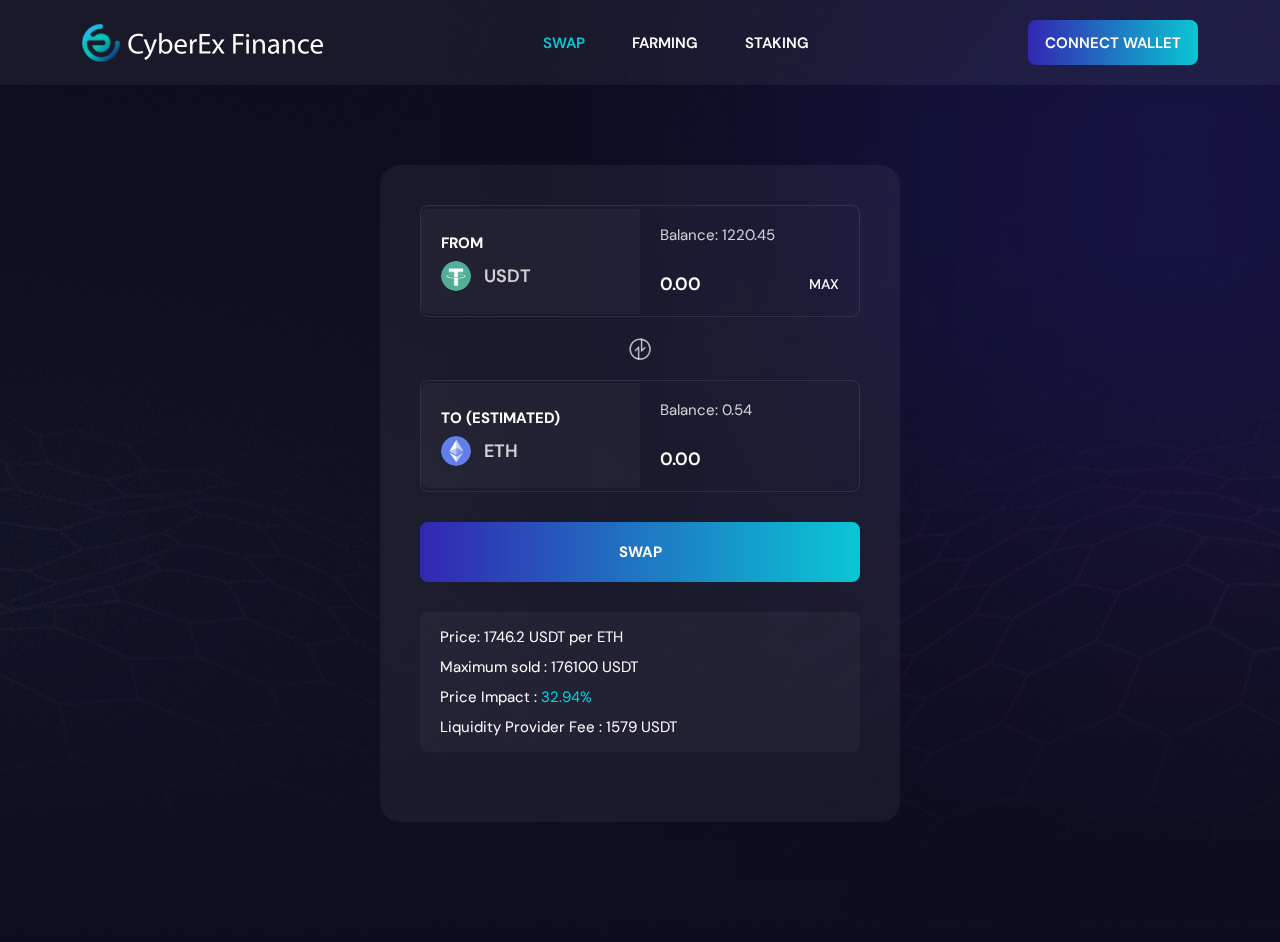
==== index.html @ 069e5945 "modified" ====
<!DOCTYPE html>
<html lang="en">

<head>
    <meta charset="UTF-8">
    <meta http-equiv="X-UA-Compatible" content="IE=edge">
    <meta name="viewport" content="width=device-width, initial-scale=1.0">
    <title>Exon - Home</title>

    <!-- favicon included here -->
    <link rel="shortcut icon" href="./assets/images/logo/fevicon.svg" type="image/x-icon">

    <!-- apple touch icon included here -->
    <link rel="apple-touch-icon" href="./assets/images/logo/fevicon.svg">

    <!-- All css files included here -->
    <!-- Bootstrap  v5.2.1 css -->
    <link rel="stylesheet" href="./assets/css/bootstrap.min.css">
    <!-- slick slider css -->
    <link rel="stylesheet" href="./assets/css/slick.css">
    <link rel="stylesheet" href="./assets/css/slick-theme.css">
    <!-- Nice Select css -->
    <link rel="stylesheet" href="./assets/css/niceCountryInput.css">
    <!-- custom css -->
    <link rel="stylesheet" href="./assets/css/style.css">
    <!-- responsive css -->
    <link rel="stylesheet" href="./assets/css/responsive.css">
</head>

<body>
    <!-- Header Section Start -->
    <section class="header-section">
        <div class="container">
            <div class="header-inner">
                <a href="index.html" class="logo"><img src="./assets/images/logo/logo.png" alt="logo"></a>
                <div class="menu-lust">
                    <ul>
                        <li><a href="#" class="active">swap</a></li>
                        <li><a href="#">farming</a></li>
                        <li><a href="#">staking</a></li>
                    </ul>
                </div>
                <button class="connect-btn primary-btn">Connect Wallet</button>
            </div>
        </div>
    </section>
    <!-- Header Section End -->
    
    <!-- Banner Section Start -->
    <section class="banner-section">
        <div class="banner-shape">
            <img src="./assets/images/shape/banner-shape.png" alt="shape">
        </div>
        <div class="overlay">
            <div class="overlay2 uig-pb-120 uig-pt-165 uig-md-pb-80 uig-md-pt-120">
                <div class="container">
                    <!-- <div class="row">
                        <div class="col-lg-6">
                            <div class="banner-left uig-pt-50">
                                <div class="banner-btn-section uig-mb-37">
                                    <ul class="custom-ul nav nav-pills banner-btns" id="pills-tab" role="tablist">
                                        <li class="nav-item" role="presentation">
                                            <button class="nav-link uppercase active" id="SwapTabLink" data-bs-toggle="pill" data-bs-target="#SwapTab" type="button" role="tab" aria-controls="pills-home" aria-selected="true">Swap</button>
                                        </li>
                                        <li class="nav-item" role="presentation">
                                            <button class="nav-link uppercase" id="BridgeTabLink" data-bs-toggle="pill" data-bs-target="#BridgeTab" type="button" role="tab" aria-controls="pills-profile" aria-selected="false">Bridge</button>
                                        </li>
                                        <li class="nav-item" role="presentation">
                                            <button class="nav-link uppercase" id="LiquidityTabLink" data-bs-toggle="pill" data-bs-target="#LiquidityTab" type="button" role="tab" aria-controls="pills-contact" aria-selected="false">Liquidity</button>
                                        </li>
                                    </ul>
                                </div>
                                <h1 class="page-title uppercase">Web <span class="text-green">3.0</span> <span class="text-transform-none">DeFi</span> Multichain Trading Platform</h1>
                                <p class="banner-pragraph uig-mb-21">The new era of the lowest exchange fee, profitable features & Multi-coin exchange web app</p>
                                <div class="text-list">
                                    <ul class="custom-ul">
                                        <li><i class="fa-solid fa-check"></i>Trade anything & anywhere</li>
                                        <li><i class="fa-solid fa-check"></i>Store and manage digital assets</li>
                                    </ul>
                                </div>
                            </div>
                        </div>
                        <div class="col-lg-6 tab-content">
                            <div class="tab-pane fade show active" id="SwapTab" role="tabpanel" aria-labelledby="SwapTabLink">
                                <div class="banner-right">
                                    <div class="swap-token-section">
                                        <div class="swap-token-content">
                                            <div class="swap-token-market">
                                                <div class="swap-item uig-mb-16">
                                                    <div class="swap-item-left">
                                                        <label>From</label>
                                                        <div id="select-token-from" class="select-token-item">
                                                            <button type="button" class="select-token-btn">
                                                                <img src="./assets/images/coins/usdt.png" alt="coin-img">
                                                                <span>USDT</span>
                                                            </button>
                                                        </div>
                                                    </div>
                                                    <div class="swap-item-right">
                                                        <p>Balance: 1220.45</p>
                                                        <div class="input-group">
                                                            <input type="text" class="form-control" name="price-from" value="0.00" placeholder="0.00">
                                                            <button class="input-group-text">Max</button>
                                                        </div>
                                                    </div>
                                                </div>
                                                <div class="convert-item text-center uig-mb-16">
                                                    <button class="swap-btn">
                                                        <img src="./assets/images/icon/convert.svg" alt="swap">
                                                    </button>
                                                </div>
                                                <div class="swap-item uig-mb-30">
                                                    <div class="swap-item-left">
                                                        <label>To (estimated)</label>
                                                        <div id="select-token-to" class="select-token-item">
                                                            <button type="button" class="select-token-btn">
                                                                <img src="./assets/images/coins/eth.png" alt="coin-img">
                                                                <span>ETH</span>
                                                            </button>
                                                        </div>
                                                    </div>
                                                    <div class="swap-item-right">
                                                        <p>Balance: 0.54</p>
                                                        <div class="input-group">
                                                            <input type="text" class="form-control" name="price-from" value="0.00" placeholder="0.00">
                                                        </div>
                                                    </div>
                                                </div>
                                                <ul class="custom-ul swap-token-info uig-mb-30 uig-mt-30">
                                                    <li>
                                                        <p>Price: 1746.2 USDT per ETH</p>
                                                    </li>
                                                    <li>
                                                        <p>Maximum sold : 176100 USDT</p>
                                                    </li>
                                                    <li>
                                                        <p>Price Impact : <span class="color-primary">32.94%</span></p>
                                                    </li>
                                                    <li>
                                                        <p>Liquidity Provider Fee : 1579 USDT</p>
                                                    </li>
                                                </ul>
                                                <a href="#" class="primary-btn-lg w-100 uppercase flex align-center justify-center">
                                                    <span class="btn-hov-section">
                                                        <span class="btn-text">
                                                            <span>Swap Token</span>
                                                            <span>Swap Token</span>
                                                        </span>
                                                    </span>
                                                </a>
                                            </div>
                                        </div>
                                    </div>
                                    <div class="swap-card-shadow swap-card-shadow1">
                                        <div class="swap-card-shadow-content"></div>
                                    </div>
                                    <div class="swap-card-shadow swap-card-shadow2">
                                        <div class="swap-card-shadow-content"></div>
                                    </div>
                                    <div class="swap-coin swap-coin1">
                                        <img src="./assets/images/coins/coin_3.png" alt="coin icon" />
                                    </div>
                                    <div class="swap-coin swap-coin2">
                                        <img src="./assets/images/coins/coin_1.png" alt="coin icon" />
                                    </div>
                                    <div class="swap-coin swap-coin3">
                                        <img src="./assets/images/coins/coin_2.png" alt="coin icon" />
                                    </div>
                                </div>
                            </div>
    
                            <div class="tab-pane fade" id="BridgeTab" role="tabpanel" aria-labelledby="BridgeTabLink">
                                <div class="banner-right">
                                    <div class="swap-token-section">
                                        <div class="swap-token-content">
                                            <div class="swap-token-market">
                                                <div class="swap-item uig-mb-16">
                                                    <div class="swap-item-left">
                                                        <label>From</label>
                                                        <div id="select-token-from" class="select-token-item">
                                                            <button type="button" class="select-token-btn">
                                                                <img src="./assets/images/coins/usdt.png" alt="coin-img">
                                                                <span>USDT</span>
                                                            </button>
                                                        </div>
                                                    </div>
                                                    <div class="swap-item-right">
                                                        <p>Balance: 1220.45</p>
                                                        <div class="input-group">
                                                            <input type="text" class="form-control" name="price-from" value="0.00" placeholder="0.00">
                                                            <button class="input-group-text">Max</button>
                                                        </div>
                                                    </div>
                                                </div>
                                                <div class="convert-item text-center uig-mb-16">
                                                    <button class="swap-btn">
                                                        <img src="./assets/images/icon/convert.svg" alt="swap">
                                                    </button>
                                                </div>
                                                <div class="swap-item uig-mb-30">
                                                    <div class="swap-item-left">
                                                        <label>To (estimated)</label>
                                                        <div id="select-token-to" class="select-token-item">
                                                            <button type="button" class="select-token-btn">
                                                                <img src="./assets/images/coins/eth.png" alt="coin-img">
                                                                <span>ETH</span>
                                                            </button>
                                                        </div>
                                                    </div>
                                                    <div class="swap-item-right">
                                                        <p>Balance: 0.54</p>
                                                        <div class="input-group">
                                                            <input type="text" class="form-control" name="price-from" value="0.00" placeholder="0.00">
                                                        </div>
                                                    </div>
                                                </div>
                                                <ul class="custom-ul swap-token-info uig-mb-30 uig-mt-30">
                                                    <li>
                                                        <p>Crosschain Fee : 0.00 %, Gas fee 0.00 BNB</p>
                                                    </li>
                                                    <li>
                                                        <p>Bridge Rate : 1 LTC on ≈ 1.0000004768371582 LTC</p>
                                                    </li>
                                                    <li>
                                                        <p>Minimum Received : <span class="color-primary">0.00 USDT</span></p>
                                                    </li>
                                                    <li>
                                                        <p>Estimated Time of Arrival : 5-20 minutes</p>
                                                    </li>
                                                </ul>
                                                <a href="#" class="primary-btn-lg w-100 uppercase flex align-center justify-center">
                                                    <span class="btn-hov-section">
                                                        <span class="btn-text">
                                                            <span>Transfer</span>
                                                            <span>Transfer</span>
                                                        </span>
                                                    </span>
                                                </a>
                                            </div>
                                        </div>
                                    </div>
                                    <div class="swap-card-shadow swap-card-shadow1">
                                        <div class="swap-card-shadow-content"></div>
                                    </div>
                                    <div class="swap-card-shadow swap-card-shadow2">
                                        <div class="swap-card-shadow-content"></div>
                                    </div>
                                    <div class="swap-coin swap-coin1">
                                        <img src="./assets/images/coins/coin_3.png" alt="coin icon" />
                                    </div>
                                    <div class="swap-coin swap-coin2">
                                        <img src="./assets/images/coins/coin_1.png" alt="coin icon" />
                                    </div>
                                    <div class="swap-coin swap-coin3">
                                        <img src="./assets/images/coins/coin_2.png" alt="coin icon" />
                                    </div>
                                </div>
                            </div>
    
                            <div class="tab-pane fade" id="LiquidityTab" role="tabpanel" aria-labelledby="LiquidityTabLink">
                                <div class="banner-right">
                                    <div class="swap-token-section">
                                        <div class="swap-token-content">
                                            <div class="swap-token-market">
                                                <div class="swap-item uig-mb-16">
                                                    <div class="swap-item-left">
                                                        <label>From</label>
                                                        <div id="select-token-from" class="select-token-item">
                                                            <button type="button" class="select-token-btn">
                                                                <img src="./assets/images/coins/usdt.png" alt="coin-img">
                                                                <span>USDT</span>
                                                            </button>
                                                        </div>
                                                    </div>
                                                    <div class="swap-item-right">
                                                        <p>Balance: 1220.45</p>
                                                        <div class="input-group">
                                                            <input type="text" class="form-control" name="price-from" value="0.00" placeholder="0.00">
                                                            <button class="input-group-text">Max</button>
                                                        </div>
                                                    </div>
                                                </div>
                                                <div class="convert-item text-center uig-mb-16">
                                                    <button class="swap-btn">
                                                        <img src="./assets/images/icon/convert.svg" alt="swap">
                                                    </button>
                                                </div>
                                                <div class="swap-item uig-mb-30">
                                                    <div class="swap-item-left">
                                                        <label>To (estimated)</label>
                                                        <div id="select-token-to" class="select-token-item">
                                                            <button type="button" class="select-token-btn">
                                                                <img src="./assets/images/coins/eth.png" alt="coin-img">
                                                                <span>ETH</span>
                                                            </button>
                                                        </div>
                                                    </div>
                                                    <div class="swap-item-right">
                                                        <p>Balance: 0.54</p>
                                                        <div class="input-group">
                                                            <input type="text" class="form-control" name="price-from" value="0.00" placeholder="0.00">
                                                        </div>
                                                    </div>
                                                </div>
                                                <ul class="custom-ul swap-token-info uig-mb-30 uig-mt-30">
                                                    <li>
                                                        <p>458.56 USDT / BNB</p>
                                                    </li>
                                                    <li>
                                                        <p>0.025 BNB / USDT</p>
                                                    </li>
                                                    <li>
                                                        <p>53.52% Share of Pool</p>
                                                    </li>
                                                    <li>
                                                        <p>Liquidity Provider Fee : 1579 USDT</p>
                                                    </li>
                                                    
                                                </ul>
                                                <a href="#" class="primary-btn-lg w-100 uppercase flex align-center justify-center">
                                                    <span class="btn-hov-section">
                                                        <span class="btn-text">
                                                            <span>Supply</span>
                                                            <span>Supply</span>
                                                        </span>
                                                    </span>
                                                </a>
                                            </div>
                                        </div>
                                    </div>
                                    <div class="swap-card-shadow swap-card-shadow1">
                                        <div class="swap-card-shadow-content"></div>
                                    </div>
                                    <div class="swap-card-shadow swap-card-shadow2">
                                        <div class="swap-card-shadow-content"></div>
                                    </div>
                                    <div class="swap-coin swap-coin1">
                                        <img src="./assets/images/coins/coin_3.png" alt="coin icon" />
                                    </div>
                                    <div class="swap-coin swap-coin2">
                                        <img src="./assets/images/coins/coin_1.png" alt="coin icon" />
                                    </div>
                                    <div class="swap-coin swap-coin3">
                                        <img src="./assets/images/coins/coin_2.png" alt="coin icon" />
                                    </div>
                                </div>
                            </div>
                        </div>
                    </div> -->
    
                    <div class="banner-right">
                        <div class="swap-token-section">
                            <div class="swap-token-content">
                                <div class="swap-token-market">
                                    <div class="swap-item uig-mb-16">
                                        <div class="swap-item-left">
                                            <label>From</label>
                                            <div id="select-token-from" class="select-token-item">
                                                <button type="button" class="select-token-btn">
                                                    <img src="./assets/images/coins/usdt.png" alt="coin-img">
                                                    <span>USDT</span>
                                                </button>
                                            </div>
                                        </div>
                                        <div class="swap-item-right">
                                            <p>Balance: 1220.45</p>
                                            <div class="input-group">
                                                <input type="text" class="form-control" name="price-from" value="0.00" placeholder="0.00">
                                                <button class="input-group-text">Max</button>
                                            </div>
                                        </div>
                                    </div>
                                    <div class="convert-item text-center uig-mb-16">
                                        <button class="swap-btn">
                                            <img src="./assets/images/icon/convert.svg" alt="swap">
                                        </button>
                                    </div>
                                    <div class="swap-item uig-mb-30">
                                        <div class="swap-item-left">
                                            <label>To (estimated)</label>
                                            <div id="select-token-to" class="select-token-item">
                                                <button type="button" class="select-token-btn">
                                                    <img src="./assets/images/coins/eth.png" alt="coin-img">
                                                    <span>ETH</span>
                                                </button>
                                            </div>
                                        </div>
                                        <div class="swap-item-right">
                                            <p>Balance: 0.54</p>
                                            <div class="input-group">
                                                <input type="text" class="form-control" name="price-from" value="0.00" placeholder="0.00">
                                            </div>
                                        </div>
                                    </div>

                                    <a href="#" class="primary-btn-lg w-100 uppercase flex align-center justify-center">
                                        <span class="btn-hov-section">
                                            <span class="btn-text">
                                                <span>Swap</span>
                                                <span>Swap</span>
                                            </span>
                                        </span>
                                    </a>

                                    <ul class="custom-ul swap-token-info uig-mb-30 uig-mt-30">
                                        <li>
                                            <p>Price: 1746.2 USDT per ETH</p>
                                        </li>
                                        <li>
                                            <p>Maximum sold : 176100 USDT</p>
                                        </li>
                                        <li>
                                            <p>Price Impact : <span class="color-primary">32.94%</span></p>
                                        </li>
                                        <li>
                                            <p>Liquidity Provider Fee : 1579 USDT</p>
                                        </li>
                                    </ul>
                                </div>
                            </div>
                        </div>
                    </div>
                </div>
            </div>
        </div>
    </section>
    <!-- Banner Section End -->
    
    
    
    <!-- select token modal start -->
    <div class="modal fade theme-modal theme-modal-v2" id="select-token-modal" tabindex="-1" aria-labelledby="select-token-modal-label" aria-hidden="true">
        <div class="modal-dialog modal-dialog-centered">
            <div class="modal-content">
                <div class="modal-header">
                    <h5 class="modal-title" id="select-token-modal-label">
                        Select a token
                    </h5>
                    <button type="button" data-bs-dismiss="modal" aria-label="Close">
                        <span class="iconify" data-icon="eva:close-fill"></span>
                    </button>
                </div>
                <div class="modal-body">
                    <form action="/" method="post">
                        <div class="input-group select-token-search mb-15">
                            <button type="button" id="button-addon2">
                                <span class="iconify" data-icon="ri:search-line"></span>
                            </button>
                            <input type="text" class="form-control" name="token-search" id="token-search" placeholder="Search token or paste address" aria-describedby="button-addon2">
                        </div>
                    </form>
                    <ul id="select-token-list" class="token-list active uig-mb-15 custom-ul">
                        <li>
                            <a href="#" class="list-item">
                                <div class="list-item-left">
                                    <img src="./assets/images/coins/bitcoin.svg" alt="coin-img">
                                    <span class="list-item-text"><span class="coin-text">BTC</span>(Bitcoin)</span>
                                </div>
                                <div class="list-item-right">
                                    <span>1.58</span>
                                </div>
                            </a>
                        </li>
                        <li>
                            <a href="#" class="list-item">
                                <div class="list-item-left">
                                    <img src="./assets/images/coins/ethereum.svg" alt="coin-img">
                                    <span class="list-item-text"><span class="coin-text">ETH</span>(Ethereum)</span>
                                </div>
                                <div class="list-item-right">
                                    <span>23.00</span>
                                </div>
                            </a>
                        </li>
                        <li>
                            <a href="#" class="list-item">
                                <div class="list-item-left">
                                    <img src="./assets/images/coins/dai.svg" alt="coin-img">
                                    <span class="list-item-text"><span class="coin-text">DAI</span>(Dai)</span>
                                </div>
                                <div class="list-item-right">
                                    <span>0.00</span>
                                </div>
                            </a>
                        </li>
                        <li>
                            <a href="#" class="list-item">
                                <div class="list-item-left">
                                    <img src="./assets/images/coins/tether.svg" alt="coin-img">
                                    <span class="list-item-text"><span class="coin-text">USDT</span>(Tether)</span>
                                </div>
                                <div class="list-item-right">
                                    <span>578.90</span>
                                </div>
                            </a>
                        </li>
                        <li>
                            <a href="#" class="list-item">
                                <div class="list-item-left">
                                    <img src="./assets/images/coins/sandbox.svg" alt="coin-img">
                                    <span class="list-item-text"><span class="coin-text">SAND</span>(The Sandbox)</span>
                                </div>
                                <div class="list-item-right">
                                    <span>75.00</span>
                                </div>
                            </a>
                        </li>
                        <li>
                            <a href="#" class="list-item">
                                <div class="list-item-left">
                                    <img src="./assets/images/coins/aave.svg" alt="coin-img">
                                    <span class="list-item-text"><span class="coin-text">AAVE</span>(Aave)</span>
                                </div>
                                <div class="list-item-right">
                                    <span>0.00</span>
                                </div>
                            </a>
                        </li>
                        <li>
                            <a href="#" class="list-item">
                                <div class="list-item-left">
                                    <img src="./assets/images/coins/avalanche.svg" alt="coin-img">
                                    <span class="list-item-text"><span class="coin-text">AVAX</span>(Avalanche)</span>
                                </div>
                                <div class="list-item-right">
                                    <span>0.00</span>
                                </div>
                            </a>
                        </li>
                        <li>
                            <a href="#" class="list-item">
                                <div class="list-item-left">
                                    <img src="./assets/images/coins/tether.svg" alt="coin-img">
                                    <span class="list-item-text"><span class="coin-text">USDT</span>(Tether)</span>
                                </div>
                                <div class="list-item-right">
                                    <span>578.90</span>
                                </div>
                            </a>
                        </li>
                        <li>
                            <a href="#" class="list-item">
                                <div class="list-item-left">
                                    <img src="./assets/images/coins/ethereum.svg" alt="coin-img">
                                    <span class="list-item-text"><span class="coin-text">ETH</span>(Ethereum)</span>
                                </div>
                                <div class="list-item-right">
                                    <span>23.00</span>
                                </div>
                            </a>
                        </li>
                    </ul>
                    <ul id="select-token-list2" class="token-list uig-mb-15">
                        <li>
                            <a href="#" class="list-item">
                                <div class="list-item-left">
                                    <img src="./assets/images/coins/bitcoin.svg" alt="coin-img">
                                    <span class="list-item-text"><span class="coin-text">BTC</span>(Bitcoin)</span>
                                </div>
                                <div class="list-item-right">
                                    <span>1.58</span>
                                </div>
                            </a>
                        </li>
                        <li>
                            <a href="#" class="list-item">
                                <div class="list-item-left">
                                    <img src="./assets/images/coins/ethereum.svg" alt="coin-img">
                                    <span class="list-item-text"><span class="coin-text">ETH</span>(Ethereum)</span>
                                </div>
                                <div class="list-item-right">
                                    <span>23.00</span>
                                </div>
                            </a>
                        </li>
                        <li>
                            <a href="#" class="list-item">
                                <div class="list-item-left">
                                    <img src="./assets/images/coins/dai.svg" alt="coin-img">
                                    <span class="list-item-text"><span class="coin-text">DAI</span>(Dai)</span>
                                </div>
                                <div class="list-item-right">
                                    <span>0.00</span>
                                </div>
                            </a>
                        </li>
                        <li>
                            <a href="#" class="list-item">
                                <div class="list-item-left">
                                    <img src="./assets/images/coins/tether.svg" alt="coin-img">
                                    <span class="list-item-text"><span class="coin-text">USDT</span>(Tether)</span>
                                </div>
                                <div class="list-item-right">
                                    <span>578.90</span>
                                </div>
                            </a>
                        </li>
                        <li>
                            <a href="#" class="list-item">
                                <div class="list-item-left">
                                    <img src="./assets/images/coins/sandbox.svg" alt="coin-img">
                                    <span class="list-item-text"><span class="coin-text">SAND</span>(The Sandbox)</span>
                                </div>
                                <div class="list-item-right">
                                    <span>75.00</span>
                                </div>
                            </a>
                        </li>
                        <li>
                            <a href="#" class="list-item">
                                <div class="list-item-left">
                                    <img src="./assets/images/coins/aave.svg" alt="coin-img">
                                    <span class="list-item-text"><span class="coin-text">AAVE</span>(Aave)</span>
                                </div>
                                <div class="list-item-right">
                                    <span>0.00</span>
                                </div>
                            </a>
                        </li>
                        <li>
                            <a href="#" class="list-item">
                                <div class="list-item-left">
                                    <img src="./assets/images/coins/avalanche.svg" alt="coin-img">
                                    <span class="list-item-text"><span class="coin-text">AVAX</span>(Avalanche)</span>
                                </div>
                                <div class="list-item-right">
                                    <span>0.00</span>
                                </div>
                            </a>
                        </li>
                        <li>
                            <a href="#" class="list-item">
                                <div class="list-item-left">
                                    <img src="./assets/images/coins/tether.svg" alt="coin-img">
                                    <span class="list-item-text"><span class="coin-text">USDT</span>(Tether)</span>
                                </div>
                                <div class="list-item-right">
                                    <span>578.90</span>
                                </div>
                            </a>
                        </li>
                        <li>
                            <a href="#" class="list-item">
                                <div class="list-item-left">
                                    <img src="./assets/images/coins/ethereum.svg" alt="coin-img">
                                    <span class="list-item-text"><span class="coin-text">ETH</span>(Ethereum)</span>
                                </div>
                                <div class="list-item-right">
                                    <span>23.00</span>
                                </div>
                            </a>
                        </li>
                    </ul>
                    <ul id="select-token-list3" class="token-list uig-mb-15">
                        <li>
                            <a href="#" class="list-item">
                                <div class="list-item-left">
                                    <img src="./assets/images/coins/bitcoin.svg" alt="coin-img">
                                    <span class="list-item-text"><span class="coin-text">BTC</span>(Bitcoin)</span>
                                </div>
                                <div class="list-item-right">
                                    <span>1.58</span>
                                </div>
                            </a>
                        </li>
                        <li>
                            <a href="#" class="list-item">
                                <div class="list-item-left">
                                    <img src="./assets/images/coins/ethereum.svg" alt="coin-img">
                                    <span class="list-item-text"><span class="coin-text">ETH</span>(Ethereum)</span>
                                </div>
                                <div class="list-item-right">
                                    <span>23.00</span>
                                </div>
                            </a>
                        </li>
                        <li>
                            <a href="#" class="list-item">
                                <div class="list-item-left">
                                    <img src="./assets/images/coins/dai.svg" alt="coin-img">
                                    <span class="list-item-text"><span class="coin-text">DAI</span>(Dai)</span>
                                </div>
                                <div class="list-item-right">
                                    <span>0.00</span>
                                </div>
                            </a>
                        </li>
                        <li>
                            <a href="#" class="list-item">
                                <div class="list-item-left">
                                    <img src="./assets/images/coins/tether.svg" alt="coin-img">
                                    <span class="list-item-text"><span class="coin-text">USDT</span>(Tether)</span>
                                </div>
                                <div class="list-item-right">
                                    <span>578.90</span>
                                </div>
                            </a>
                        </li>
                        <li>
                            <a href="#" class="list-item">
                                <div class="list-item-left">
                                    <img src="./assets/images/coins/sandbox.svg" alt="coin-img">
                                    <span class="list-item-text"><span class="coin-text">SAND</span>(The Sandbox)</span>
                                </div>
                                <div class="list-item-right">
                                    <span>75.00</span>
                                </div>
                            </a>
                        </li>
                        <li>
                            <a href="#" class="list-item">
                                <div class="list-item-left">
                                    <img src="./assets/images/coins/aave.svg" alt="coin-img">
                                    <span class="list-item-text"><span class="coin-text">AAVE</span>(Aave)</span>
                                </div>
                                <div class="list-item-right">
                                    <span>0.00</span>
                                </div>
                            </a>
                        </li>
                        <li>
                            <a href="#" class="list-item">
                                <div class="list-item-left">
                                    <img src="./assets/images/coins/avalanche.svg" alt="coin-img">
                                    <span class="list-item-text"><span class="coin-text">AVAX</span>(Avalanche)</span>
                                </div>
                                <div class="list-item-right">
                                    <span>0.00</span>
                                </div>
                            </a>
                        </li>
                        <li>
                            <a href="#" class="list-item">
                                <div class="list-item-left">
                                    <img src="./assets/images/coins/tether.svg" alt="coin-img">
                                    <span class="list-item-text"><span class="coin-text">USDT</span>(Tether)</span>
                                </div>
                                <div class="list-item-right">
                                    <span>578.90</span>
                                </div>
                            </a>
                        </li>
                        <li>
                            <a href="#" class="list-item">
                                <div class="list-item-left">
                                    <img src="./assets/images/coins/ethereum.svg" alt="coin-img">
                                    <span class="list-item-text"><span class="coin-text">ETH</span>(Ethereum)</span>
                                </div>
                                <div class="list-item-right">
                                    <span>23.00</span>
                                </div>
                            </a>
                        </li>
                    </ul>
                    <ul id="select-token-list4" class="token-list uig-mb-15">
                        <li>
                            <a href="#" class="list-item">
                                <div class="list-item-left">
                                    <img src="./assets/images/coins/bitcoin.svg" alt="coin-img">
                                    <span class="list-item-text"><span class="coin-text">BTC</span>(Bitcoin)</span>
                                </div>
                                <div class="list-item-right">
                                    <span>1.58</span>
                                </div>
                            </a>
                        </li>
                        <li>
                            <a href="#" class="list-item">
                                <div class="list-item-left">
                                    <img src="./assets/images/coins/ethereum.svg" alt="coin-img">
                                    <span class="list-item-text"><span class="coin-text">ETH</span>(Ethereum)</span>
                                </div>
                                <div class="list-item-right">
                                    <span>23.00</span>
                                </div>
                            </a>
                        </li>
                        <li>
                            <a href="#" class="list-item">
                                <div class="list-item-left">
                                    <img src="./assets/images/coins/dai.svg" alt="coin-img">
                                    <span class="list-item-text"><span class="coin-text">DAI</span>(Dai)</span>
                                </div>
                                <div class="list-item-right">
                                    <span>0.00</span>
                                </div>
                            </a>
                        </li>
                        <li>
                            <a href="#" class="list-item">
                                <div class="list-item-left">
                                    <img src="./assets/images/coins/tether.svg" alt="coin-img">
                                    <span class="list-item-text"><span class="coin-text">USDT</span>(Tether)</span>
                                </div>
                                <div class="list-item-right">
                                    <span>578.90</span>
                                </div>
                            </a>
                        </li>
                        <li>
                            <a href="#" class="list-item">
                                <div class="list-item-left">
                                    <img src="./assets/images/coins/sandbox.svg" alt="coin-img">
                                    <span class="list-item-text"><span class="coin-text">SAND</span>(The Sandbox)</span>
                                </div>
                                <div class="list-item-right">
                                    <span>75.00</span>
                                </div>
                            </a>
                        </li>
                        <li>
                            <a href="#" class="list-item">
                                <div class="list-item-left">
                                    <img src="./assets/images/coins/aave.svg" alt="coin-img">
                                    <span class="list-item-text"><span class="coin-text">AAVE</span>(Aave)</span>
                                </div>
                                <div class="list-item-right">
                                    <span>0.00</span>
                                </div>
                            </a>
                        </li>
                        <li>
                            <a href="#" class="list-item">
                                <div class="list-item-left">
                                    <img src="./assets/images/coins/avalanche.svg" alt="coin-img">
                                    <span class="list-item-text"><span class="coin-text">AVAX</span>(Avalanche)</span>
                                </div>
                                <div class="list-item-right">
                                    <span>0.00</span>
                                </div>
                            </a>
                        </li>
                        <li>
                            <a href="#" class="list-item">
                                <div class="list-item-left">
                                    <img src="./assets/images/coins/tether.svg" alt="coin-img">
                                    <span class="list-item-text"><span class="coin-text">USDT</span>(Tether)</span>
                                </div>
                                <div class="list-item-right">
                                    <span>578.90</span>
                                </div>
                            </a>
                        </li>
                        <li>
                            <a href="#" class="list-item">
                                <div class="list-item-left">
                                    <img src="./assets/images/coins/ethereum.svg" alt="coin-img">
                                    <span class="list-item-text"><span class="coin-text">ETH</span>(Ethereum)</span>
                                </div>
                                <div class="list-item-right">
                                    <span>23.00</span>
                                </div>
                            </a>
                        </li>
                    </ul>
                    <button class="manage-token-btn">Manage Tokens</button>
                </div>
            </div>
        </div>
    </div>
    <!-- select token modal end -->
    
    <!-- connect wallet modal start -->
    <div class="modal fade theme-modal" id="connect-wallet-modal" tabindex="-1"
        aria-labelledby="connect-wallet-modal-label" aria-hidden="true">
        <div class="modal-dialog modal-dialog-centered">
            <div class="modal-content">
                <div class="modal-header">
                    <h5 class="modal-title" id="connect-wallet-modal-label">
                        Connect Wallet
                    </h5>
                    <button type="button" data-bs-dismiss="modal" aria-label="Close">
                        <span class="iconify" data-icon="eva:close-fill"></span>
                    </button>
                </div>
                <div class="modal-body">
                    <p>Choose how you want to connect. There are several wallet providers.</p>
                    <ul class="wallet-list custom-ul">
                        <li>
                            <a href="#" data-bs-dismiss="modal" aria-label="Close" class="list-item connect-meta">
                                <div class="list-item-left">
                                    <img src="./assets/images/wallet/metamask.svg" alt="wallet-img">
                                    <span>MetaMask</span>
                                </div>
                                <div class="list-item-right">
                                    <img src="./assets/images/icon/arrow-right.svg" alt="icon">
                                </div>
                            </a>
                        </li>
                        <li>
                            <a href="#" data-bs-dismiss="modal" aria-label="Close" class="list-item">
                                <div class="list-item-left">
                                    <img src="./assets/images/wallet/formatic.png" alt="wallet-img">
                                    <span>Formatic</span>
                                </div>
                                <div class="list-item-right">
                                    <img src="./assets/images/icon/arrow-right.svg" alt="icon">
                                </div>
                            </a>
                        </li>
                        <li>
                            <a href="#" data-bs-dismiss="modal" aria-label="Close" class="list-item">
                                <div class="list-item-left">
                                    <img src="./assets/images/wallet/trust-wallet.svg" alt="wallet-img">
                                    <span>Trust Wallet</span>
                                </div>
                                <div class="list-item-right">
                                    <img src="./assets/images/icon/arrow-right.svg" alt="icon">
                                </div>
                            </a>
                        </li>
                        <li>
                            <a href="#" data-bs-dismiss="modal" aria-label="Close" class="list-item">
                                <div class="list-item-left">
                                    <img src="./assets/images/wallet/wallet-connect.svg" alt="wallet-img">
                                    <span>WalletConnect</span>
                                </div>
                                <div class="list-item-right">
                                    <img src="./assets/images/icon/arrow-right.svg" alt="icon">
                                </div>
                            </a>
                        </li>
                        <li>
                            <a href="#" data-bs-dismiss="modal" aria-label="Close" class="list-item">
                                <div class="list-item-left">
                                    <img src="./assets/images/wallet/phantom.png" alt="wallet-img">
                                    <span>Phantom</span>
                                </div>
                                <div class="list-item-right">
                                    <img src="./assets/images/icon/arrow-right.svg" alt="icon">
                                </div>
                            </a>
                        </li>
                    </ul>
                </div>
            </div>
        </div>
    </div>
    <!-- connect wallet modal end -->
    
    <!-- Download Metamask modal start -->
    <div class="modal fade theme-modal" id="download-metamask" tabindex="-1"
        aria-labelledby="connect-wallet-modal-label" aria-hidden="true">
        <div class="modal-dialog modal-dialog-centered">
            <div class="modal-content">
                <div class="modal-header">
                    <h5 class="modal-title" id="connect-wallet-modal-label">
                        Connect Wallet
                    </h5>
                    <button type="button" data-bs-dismiss="modal" aria-label="Close">
                        <span class="iconify" data-icon="eva:close-fill"></span>
                    </button>
                </div>
                <div class="modal-body">
                    <p>Please download & install metamask extension!</p>
                    <ul class="wallet-list custom-ul">
                        <li>
                            <a href="https://metamask.io/download/" target="_blank" class="list-item connect-meta">
                                <div class="list-item-left">
                                    <img src="./assets/images/wallet/metamask.svg" alt="wallet-img">
                                    <span>MetaMask</span>
                                </div>
                                <div class="list-item-right">
                                    <img src="./assets/images/icon/arrow-right.svg" alt="icon">
                                </div>
                            </a>
                        </li>
                    </ul>
                </div>
            </div>
        </div>
    </div>
    <!-- Download Metamask modal end -->
    
    <!-- All javascript files included here -->
    <!-- jQuery v3.6.1 js -->
    <script src="./assets/js/jquery-3.6.1.min.js"></script>
    <!-- Bootstrap  v5.2.1 js -->
    <script src="./assets/js/bootstrap.min.js"></script>
    <!-- Iconify v3.0.0 js -->
    <script src="./assets/js/iconify.min.js"></script>
    <!-- modernizr js -->
    <script src="./assets/js/modernizr.js"></script>
    <!-- slick slider js -->
    <script src="./assets/js/slick.min.js"></script>    
    <!-- nice Select js -->
    <script src="./assets/js/niceCountryInput.js"></script>
    <!-- Swap Token js -->
    <script src="./assets/js/swap-token.js"></script>
    <!-- Time Counter js -->
    <script src="./assets/js/time-counter.js"></script>
    <!-- Metamask Js -->
    <script src="./assets/js/metamask.js"></script>
    <script src="./assets/js/metamaskhandler.js"></script>
    <script src="./assets/js/web3.min.js"></script>
    <!-- custom js -->
    <script src="./assets/js/main.js"></script>
    
</body>

</html>
---- assets/css/niceCountryInput.css ----
.niceCountryInputMenu {
    background: white !important;
    color: black !important;
    border: 1px solid #a8a8a8;
    cursor: pointer;
     /*
    font-family: Arial;
    font-size: 12px;
    */
}
.niceCountryInputMenuDefaultText {
    width: 270px;
    display: inline-block;
    white-space: nowrap;
    overflow: hidden;
    text-overflow: ellipsis;
}
.niceCountryInputMenuDefaultText a:hover {
    text-decoration: none;
}
.niceCountryInputMenu a {
    color: black !important;
}
.niceCountryInputMenuDropdown {
    /*border-left: 1px solid #a8a8a8;*/
    height: 25px;
    width: 21px;
    float: right;
    line-height: 25px;
    text-align: center;
    position: relative;
    right: 0;
    color: black;
}
.niceCountryInputMenuDropdownContent {
    border: 1px solid #a8a8a8;
    border-top: 0;
    max-height: 200px;
    overflow-y: scroll;
    overflow-x: hidden;
}
.niceCountryInputMenuDropdownContent a {
    height: 25px;
    line-height: 25px;
    display: block;
    width: 100%;
    color: black !important;
    overflow: hidden;
    text-decoration: none;
    /*
    font-family: Arial;
    font-size: 12px;
    */
}
.niceCountryInputMenuDropdownContent a:hover {
    background-color: gray !important;
    color: white !important;
    text-decoration: none;
}
.niceCountryInputMenuFilter {
    border: 1px solid #a8a8a8;
    border-top: 0;
    border-bottom: 0;
}
.niceCountryInputMenuFilter input {
    width: 100%;
    width: calc(100% - 10px);
    margin: 5px;
    padding: 5px;
}
.niceCountryInputMenuCountryFlag {
    border: 1px solid #d3d3d3;
    width: 18px;
    height: 13px;
    margin-left: 5px;
    margin-right: 5px;
}
.niceCountryInputMenuCountryNoFlag {
    display: inline-block;
    border: 1px solid black;
    background: white;
    color: black;
    line-height: 15px;
    text-align: center;
    width: 22px;
    margin-left: 5px;
    margin-right: 5px;
    font-size: 13px;
}
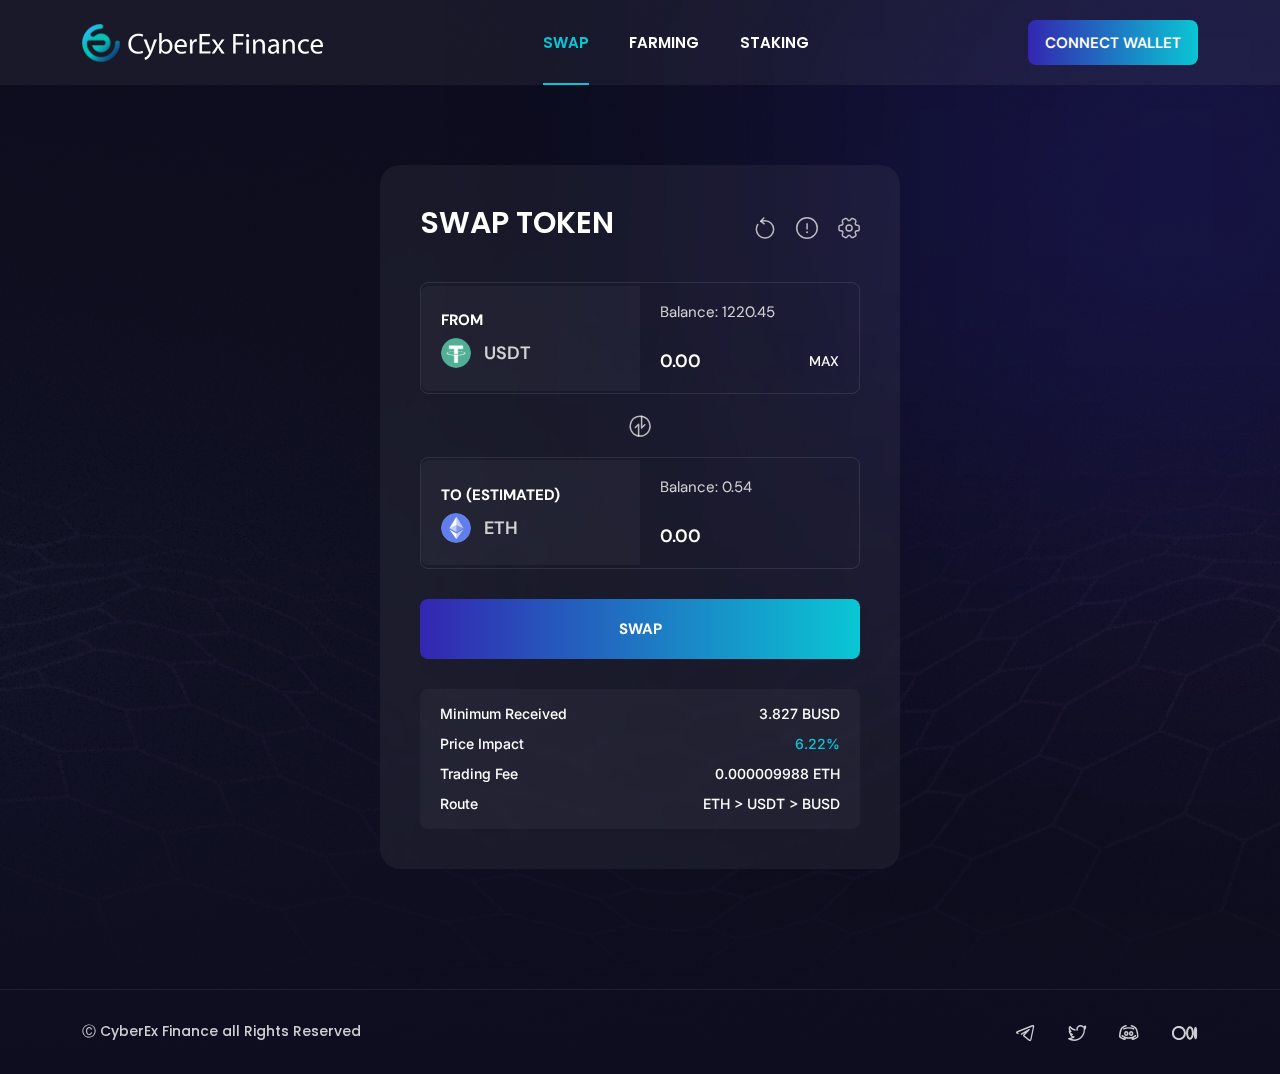
==== commit 599ffad2: "modified" ====
--- a/index.html
+++ b/index.html
@@ -24,7 +24,7 @@
     <!-- custom css -->
     <link rel="stylesheet" href="./assets/css/style.css">
     <!-- responsive css -->
-    <link rel="stylesheet" href="./assets/css/responsive.css">
+    <!-- <link rel="stylesheet" href="./assets/css/responsive.css"> -->
 </head>
 
 <body>
@@ -35,12 +35,35 @@
                 <a href="index.html" class="logo"><img src="./assets/images/logo/logo.png" alt="logo"></a>
                 <div class="menu-lust">
                     <ul>
-                        <li><a href="#" class="active">swap</a></li>
-                        <li><a href="#">farming</a></li>
-                        <li><a href="#">staking</a></li>
+                        <li><a href="./index.html" class="active">swap</a></li>
+                        <li><a href="./farming.html">farming</a></li>
+                        <li><a href="./staking.html">staking</a></li>
                     </ul>
                 </div>
-                <button class="connect-btn primary-btn">Connect Wallet</button>
+                <button class="connect-btn connect-btn1 primary-btn">Connect Wallet</button>
+
+                <div class="mobile-menu">
+                    <button class="navbar-toggler" type="button" data-bs-toggle="offcanvas" data-bs-target="#offcanvasNavbar"
+                        aria-controls="offcanvasNavbar" aria-label="Toggle navigation" fdprocessedid="7fbgmc">
+                        <span class="iconify" data-icon="fa6-solid:bars"></span>
+                    </button>
+                    <div class="offcanvas offcanvas-end mobile-menu-body" tabindex="-1" id="offcanvasNavbar" aria-labelledby="offcanvasNavbarLabel">
+                        <div class="offcanvas-header">
+                            <a href="./index.html" class="logo"><img src="./assets/images/logo/logo.png" alt="logo"></a>
+                            <button type="button" class="btn-close" data-bs-dismiss="offcanvas" aria-label="Close"><span class="iconify" data-icon="material-symbols:close-rounded"></span></button>
+                        </div>
+                        <div class="offcanvas-body">
+                            <ul class="navbar-nav justify-content-end flex-grow-1 pe-3">
+                                <ul class="mobile-menu-list">
+                                    <li><a href="./index.html" class="active">swap</a></li>
+                                    <li><a href="./farming.html">farming</a></li>
+                                    <li><a href="./staking.html">staking</a></li>
+                                    <li><button class="connect-btn primary-btn">Connect Wallet</button></li>
+                                </ul>
+                            </ul>
+                        </div>
+                    </div>
+                </div>
             </div>
         </div>
     </section>
@@ -52,304 +75,34 @@
             <img src="./assets/images/shape/banner-shape.png" alt="shape">
         </div>
         <div class="overlay">
-            <div class="overlay2 uig-pb-120 uig-pt-165 uig-md-pb-80 uig-md-pt-120">
-                <div class="container">
-                    <!-- <div class="row">
-                        <div class="col-lg-6">
-                            <div class="banner-left uig-pt-50">
-                                <div class="banner-btn-section uig-mb-37">
-                                    <ul class="custom-ul nav nav-pills banner-btns" id="pills-tab" role="tablist">
-                                        <li class="nav-item" role="presentation">
-                                            <button class="nav-link uppercase active" id="SwapTabLink" data-bs-toggle="pill" data-bs-target="#SwapTab" type="button" role="tab" aria-controls="pills-home" aria-selected="true">Swap</button>
+            <div class="overlay2 uig-pt-165 uig-md-pt-120">
+                <div class="container uig-pb-120 uig-md-pb-80">
+                    <div class="banner-right">
+                        <div class="swap-token-section">
+                            <div class="swap-token-top">
+                                <div class="swap-token-top-left">
+                                    <h2>Swap token</h2>
+                                </div>
+                                <div class="swap-token-top-right">
+                                    <ul class="actions-list">
+                                        <li>
+                                            <a href="#">
+                                                <img src="./assets/images/icon/refresh.svg" alt="icon">
+                                            </a>
                                         </li>
-                                        <li class="nav-item" role="presentation">
-                                            <button class="nav-link uppercase" id="BridgeTabLink" data-bs-toggle="pill" data-bs-target="#BridgeTab" type="button" role="tab" aria-controls="pills-profile" aria-selected="false">Bridge</button>
+                                        <li>
+                                            <a href="#">
+                                                <img src="./assets/images/icon/info.svg" alt="icon">
+                                            </a>
                                         </li>
-                                        <li class="nav-item" role="presentation">
-                                            <button class="nav-link uppercase" id="LiquidityTabLink" data-bs-toggle="pill" data-bs-target="#LiquidityTab" type="button" role="tab" aria-controls="pills-contact" aria-selected="false">Liquidity</button>
+                                        <li>
+                                            <a href="#">
+                                                <img src="./assets/images/icon/setting.svg" alt="icon">
+                                            </a>
                                         </li>
                                     </ul>
                                 </div>
-                                <h1 class="page-title uppercase">Web <span class="text-green">3.0</span> <span class="text-transform-none">DeFi</span> Multichain Trading Platform</h1>
-                                <p class="banner-pragraph uig-mb-21">The new era of the lowest exchange fee, profitable features & Multi-coin exchange web app</p>
-                                <div class="text-list">
-                                    <ul class="custom-ul">
-                                        <li><i class="fa-solid fa-check"></i>Trade anything & anywhere</li>
-                                        <li><i class="fa-solid fa-check"></i>Store and manage digital assets</li>
-                                    </ul>
-                                </div>
                             </div>
-                        </div>
-                        <div class="col-lg-6 tab-content">
-                            <div class="tab-pane fade show active" id="SwapTab" role="tabpanel" aria-labelledby="SwapTabLink">
-                                <div class="banner-right">
-                                    <div class="swap-token-section">
-                                        <div class="swap-token-content">
-                                            <div class="swap-token-market">
-                                                <div class="swap-item uig-mb-16">
-                                                    <div class="swap-item-left">
-                                                        <label>From</label>
-                                                        <div id="select-token-from" class="select-token-item">
-                                                            <button type="button" class="select-token-btn">
-                                                                <img src="./assets/images/coins/usdt.png" alt="coin-img">
-                                                                <span>USDT</span>
-                                                            </button>
-                                                        </div>
-                                                    </div>
-                                                    <div class="swap-item-right">
-                                                        <p>Balance: 1220.45</p>
-                                                        <div class="input-group">
-                                                            <input type="text" class="form-control" name="price-from" value="0.00" placeholder="0.00">
-                                                            <button class="input-group-text">Max</button>
-                                                        </div>
-                                                    </div>
-                                                </div>
-                                                <div class="convert-item text-center uig-mb-16">
-                                                    <button class="swap-btn">
-                                                        <img src="./assets/images/icon/convert.svg" alt="swap">
-                                                    </button>
-                                                </div>
-                                                <div class="swap-item uig-mb-30">
-                                                    <div class="swap-item-left">
-                                                        <label>To (estimated)</label>
-                                                        <div id="select-token-to" class="select-token-item">
-                                                            <button type="button" class="select-token-btn">
-                                                                <img src="./assets/images/coins/eth.png" alt="coin-img">
-                                                                <span>ETH</span>
-                                                            </button>
-                                                        </div>
-                                                    </div>
-                                                    <div class="swap-item-right">
-                                                        <p>Balance: 0.54</p>
-                                                        <div class="input-group">
-                                                            <input type="text" class="form-control" name="price-from" value="0.00" placeholder="0.00">
-                                                        </div>
-                                                    </div>
-                                                </div>
-                                                <ul class="custom-ul swap-token-info uig-mb-30 uig-mt-30">
-                                                    <li>
-                                                        <p>Price: 1746.2 USDT per ETH</p>
-                                                    </li>
-                                                    <li>
-                                                        <p>Maximum sold : 176100 USDT</p>
-                                                    </li>
-                                                    <li>
-                                                        <p>Price Impact : <span class="color-primary">32.94%</span></p>
-                                                    </li>
-                                                    <li>
-                                                        <p>Liquidity Provider Fee : 1579 USDT</p>
-                                                    </li>
-                                                </ul>
-                                                <a href="#" class="primary-btn-lg w-100 uppercase flex align-center justify-center">
-                                                    <span class="btn-hov-section">
-                                                        <span class="btn-text">
-                                                            <span>Swap Token</span>
-                                                            <span>Swap Token</span>
-                                                        </span>
-                                                    </span>
-                                                </a>
-                                            </div>
-                                        </div>
-                                    </div>
-                                    <div class="swap-card-shadow swap-card-shadow1">
-                                        <div class="swap-card-shadow-content"></div>
-                                    </div>
-                                    <div class="swap-card-shadow swap-card-shadow2">
-                                        <div class="swap-card-shadow-content"></div>
-                                    </div>
-                                    <div class="swap-coin swap-coin1">
-                                        <img src="./assets/images/coins/coin_3.png" alt="coin icon" />
-                                    </div>
-                                    <div class="swap-coin swap-coin2">
-                                        <img src="./assets/images/coins/coin_1.png" alt="coin icon" />
-                                    </div>
-                                    <div class="swap-coin swap-coin3">
-                                        <img src="./assets/images/coins/coin_2.png" alt="coin icon" />
-                                    </div>
-                                </div>
-                            </div>
-    
-                            <div class="tab-pane fade" id="BridgeTab" role="tabpanel" aria-labelledby="BridgeTabLink">
-                                <div class="banner-right">
-                                    <div class="swap-token-section">
-                                        <div class="swap-token-content">
-                                            <div class="swap-token-market">
-                                                <div class="swap-item uig-mb-16">
-                                                    <div class="swap-item-left">
-                                                        <label>From</label>
-                                                        <div id="select-token-from" class="select-token-item">
-                                                            <button type="button" class="select-token-btn">
-                                                                <img src="./assets/images/coins/usdt.png" alt="coin-img">
-                                                                <span>USDT</span>
-                                                            </button>
-                                                        </div>
-                                                    </div>
-                                                    <div class="swap-item-right">
-                                                        <p>Balance: 1220.45</p>
-                                                        <div class="input-group">
-                                                            <input type="text" class="form-control" name="price-from" value="0.00" placeholder="0.00">
-                                                            <button class="input-group-text">Max</button>
-                                                        </div>
-                                                    </div>
-                                                </div>
-                                                <div class="convert-item text-center uig-mb-16">
-                                                    <button class="swap-btn">
-                                                        <img src="./assets/images/icon/convert.svg" alt="swap">
-                                                    </button>
-                                                </div>
-                                                <div class="swap-item uig-mb-30">
-                                                    <div class="swap-item-left">
-                                                        <label>To (estimated)</label>
-                                                        <div id="select-token-to" class="select-token-item">
-                                                            <button type="button" class="select-token-btn">
-                                                                <img src="./assets/images/coins/eth.png" alt="coin-img">
-                                                                <span>ETH</span>
-                                                            </button>
-                                                        </div>
-                                                    </div>
-                                                    <div class="swap-item-right">
-                                                        <p>Balance: 0.54</p>
-                                                        <div class="input-group">
-                                                            <input type="text" class="form-control" name="price-from" value="0.00" placeholder="0.00">
-                                                        </div>
-                                                    </div>
-                                                </div>
-                                                <ul class="custom-ul swap-token-info uig-mb-30 uig-mt-30">
-                                                    <li>
-                                                        <p>Crosschain Fee : 0.00 %, Gas fee 0.00 BNB</p>
-                                                    </li>
-                                                    <li>
-                                                        <p>Bridge Rate : 1 LTC on ≈ 1.0000004768371582 LTC</p>
-                                                    </li>
-                                                    <li>
-                                                        <p>Minimum Received : <span class="color-primary">0.00 USDT</span></p>
-                                                    </li>
-                                                    <li>
-                                                        <p>Estimated Time of Arrival : 5-20 minutes</p>
-                                                    </li>
-                                                </ul>
-                                                <a href="#" class="primary-btn-lg w-100 uppercase flex align-center justify-center">
-                                                    <span class="btn-hov-section">
-                                                        <span class="btn-text">
-                                                            <span>Transfer</span>
-                                                            <span>Transfer</span>
-                                                        </span>
-                                                    </span>
-                                                </a>
-                                            </div>
-                                        </div>
-                                    </div>
-                                    <div class="swap-card-shadow swap-card-shadow1">
-                                        <div class="swap-card-shadow-content"></div>
-                                    </div>
-                                    <div class="swap-card-shadow swap-card-shadow2">
-                                        <div class="swap-card-shadow-content"></div>
-                                    </div>
-                                    <div class="swap-coin swap-coin1">
-                                        <img src="./assets/images/coins/coin_3.png" alt="coin icon" />
-                                    </div>
-                                    <div class="swap-coin swap-coin2">
-                                        <img src="./assets/images/coins/coin_1.png" alt="coin icon" />
-                                    </div>
-                                    <div class="swap-coin swap-coin3">
-                                        <img src="./assets/images/coins/coin_2.png" alt="coin icon" />
-                                    </div>
-                                </div>
-                            </div>
-    
-                            <div class="tab-pane fade" id="LiquidityTab" role="tabpanel" aria-labelledby="LiquidityTabLink">
-                                <div class="banner-right">
-                                    <div class="swap-token-section">
-                                        <div class="swap-token-content">
-                                            <div class="swap-token-market">
-                                                <div class="swap-item uig-mb-16">
-                                                    <div class="swap-item-left">
-                                                        <label>From</label>
-                                                        <div id="select-token-from" class="select-token-item">
-                                                            <button type="button" class="select-token-btn">
-                                                                <img src="./assets/images/coins/usdt.png" alt="coin-img">
-                                                                <span>USDT</span>
-                                                            </button>
-                                                        </div>
-                                                    </div>
-                                                    <div class="swap-item-right">
-                                                        <p>Balance: 1220.45</p>
-                                                        <div class="input-group">
-                                                            <input type="text" class="form-control" name="price-from" value="0.00" placeholder="0.00">
-                                                            <button class="input-group-text">Max</button>
-                                                        </div>
-                                                    </div>
-                                                </div>
-                                                <div class="convert-item text-center uig-mb-16">
-                                                    <button class="swap-btn">
-                                                        <img src="./assets/images/icon/convert.svg" alt="swap">
-                                                    </button>
-                                                </div>
-                                                <div class="swap-item uig-mb-30">
-                                                    <div class="swap-item-left">
-                                                        <label>To (estimated)</label>
-                                                        <div id="select-token-to" class="select-token-item">
-                                                            <button type="button" class="select-token-btn">
-                                                                <img src="./assets/images/coins/eth.png" alt="coin-img">
-                                                                <span>ETH</span>
-                                                            </button>
-                                                        </div>
-                                                    </div>
-                                                    <div class="swap-item-right">
-                                                        <p>Balance: 0.54</p>
-                                                        <div class="input-group">
-                                                            <input type="text" class="form-control" name="price-from" value="0.00" placeholder="0.00">
-                                                        </div>
-                                                    </div>
-                                                </div>
-                                                <ul class="custom-ul swap-token-info uig-mb-30 uig-mt-30">
-                                                    <li>
-                                                        <p>458.56 USDT / BNB</p>
-                                                    </li>
-                                                    <li>
-                                                        <p>0.025 BNB / USDT</p>
-                                                    </li>
-                                                    <li>
-                                                        <p>53.52% Share of Pool</p>
-                                                    </li>
-                                                    <li>
-                                                        <p>Liquidity Provider Fee : 1579 USDT</p>
-                                                    </li>
-                                                    
-                                                </ul>
-                                                <a href="#" class="primary-btn-lg w-100 uppercase flex align-center justify-center">
-                                                    <span class="btn-hov-section">
-                                                        <span class="btn-text">
-                                                            <span>Supply</span>
-                                                            <span>Supply</span>
-                                                        </span>
-                                                    </span>
-                                                </a>
-                                            </div>
-                                        </div>
-                                    </div>
-                                    <div class="swap-card-shadow swap-card-shadow1">
-                                        <div class="swap-card-shadow-content"></div>
-                                    </div>
-                                    <div class="swap-card-shadow swap-card-shadow2">
-                                        <div class="swap-card-shadow-content"></div>
-                                    </div>
-                                    <div class="swap-coin swap-coin1">
-                                        <img src="./assets/images/coins/coin_3.png" alt="coin icon" />
-                                    </div>
-                                    <div class="swap-coin swap-coin2">
-                                        <img src="./assets/images/coins/coin_1.png" alt="coin icon" />
-                                    </div>
-                                    <div class="swap-coin swap-coin3">
-                                        <img src="./assets/images/coins/coin_2.png" alt="coin icon" />
-                                    </div>
-                                </div>
-                            </div>
-                        </div>
-                    </div> -->
-    
-                    <div class="banner-right">
-                        <div class="swap-token-section">
                             <div class="swap-token-content">
                                 <div class="swap-token-market">
                                     <div class="swap-item uig-mb-16">
@@ -393,27 +146,24 @@
                                         </div>
                                     </div>
 
-                                    <a href="#" class="primary-btn-lg w-100 uppercase flex align-center justify-center">
-                                        <span class="btn-hov-section">
-                                            <span class="btn-text">
-                                                <span>Swap</span>
-                                                <span>Swap</span>
-                                            </span>
-                                        </span>
-                                    </a>
-
-                                    <ul class="custom-ul swap-token-info uig-mb-30 uig-mt-30">
+                                    <a href="#" class="primary-btn-lg w-100 uppercase flex align-center justify-center">Swap</a>
+
+                                    <ul class="custom-ul swap-token-info uig-mt-30">
                                         <li>
-                                            <p>Price: 1746.2 USDT per ETH</p>
+                                            <p>Minimum Received</p>
+                                            <p>3.827 BUSD</p>
                                         </li>
                                         <li>
-                                            <p>Maximum sold : 176100 USDT</p>
+                                            <p>Price Impact</p>
+                                            <p class="color-primary">6.22%</p>
                                         </li>
                                         <li>
-                                            <p>Price Impact : <span class="color-primary">32.94%</span></p>
+                                            <p>Trading Fee</p>
+                                            <p>0.000009988 ETH</p>
                                         </li>
                                         <li>
-                                            <p>Liquidity Provider Fee : 1579 USDT</p>
+                                            <p>Route</p>
+                                            <p>ETH > USDT > BUSD</p>
                                         </li>
                                     </ul>
                                 </div>
@@ -421,10 +171,27 @@
                         </div>
                     </div>
                 </div>
+                <!-- footer section start -->
+                <div class="footer-section">
+                    <div class="container">
+                        <div class="footer-inner">
+                            <p>Ⓒ CyberEx Finance all Rights Reserved</p>
+                            <ul>
+                                <li><a href="#" target="_blank"><img src="./assets/images/icon/telegram.svg" alt="icon"></a></li>
+                                <li><a href="#" target="_blank"><img src="./assets/images/icon/twitter.svg" alt="icon"></a></li>
+                                <li><a href="#" target="_blank"><img src="./assets/images/icon/discord.svg" alt="icon"></a></li>
+                                <li><a href="#" target="_blank"><img src="./assets/images/icon/medium.svg" alt="icon"></a></li>
+                            </ul>
+                        </div>
+                    </div>
+                </div>
+                <!-- footer section end -->
             </div>
         </div>
     </section>
     <!-- Banner Section End -->
+
+    
     
     
     
@@ -853,7 +620,6 @@
                             </a>
                         </li>
                     </ul>
-                    <button class="manage-token-btn">Manage Tokens</button>
                 </div>
             </div>
         </div>
@@ -861,7 +627,7 @@
     <!-- select token modal end -->
     
     <!-- connect wallet modal start -->
-    <div class="modal fade theme-modal" id="connect-wallet-modal" tabindex="-1"
+    <!-- <div class="modal fade theme-modal" id="connect-wallet-modal" tabindex="-1"
         aria-labelledby="connect-wallet-modal-label" aria-hidden="true">
         <div class="modal-dialog modal-dialog-centered">
             <div class="modal-content">
@@ -935,11 +701,11 @@
                 </div>
             </div>
         </div>
-    </div>
+    </div> -->
     <!-- connect wallet modal end -->
     
     <!-- Download Metamask modal start -->
-    <div class="modal fade theme-modal" id="download-metamask" tabindex="-1"
+    <!-- <div class="modal fade theme-modal" id="download-metamask" tabindex="-1"
         aria-labelledby="connect-wallet-modal-label" aria-hidden="true">
         <div class="modal-dialog modal-dialog-centered">
             <div class="modal-content">
@@ -969,7 +735,7 @@
                 </div>
             </div>
         </div>
-    </div>
+    </div> -->
     <!-- Download Metamask modal end -->
     
     <!-- All javascript files included here -->
--- a/assets/css/style.css
+++ b/assets/css/style.css
@@ -26,12 +26,10 @@
 @import url("https://fonts.googleapis.com/css2?family=Montserrat+Alternates:wght@100;200;300;400;500;600;700;800;900&display=swap");
 /*-- Montserrat Alternates font family --*/
 @import url("https://fonts.googleapis.com/css2?family=Jost:wght@100;200;300;400;500;600;700;800;900&display=swap");
-/*-- Fira Code font family --*/
-@import url("https://fonts.googleapis.com/css2?family=Fira+Code:wght@300;400;500;600;700&display=swap");
-/*-- kanit font family --*/
-@import url("https://fonts.googleapis.com/css2?family=Kanit:wght@100;200;300;400;500;600;700;800;900&display=swap");
-/*-- kanit font family --*/
+/*-- inter font family --*/
 @import url("https://fonts.googleapis.com/css2?family=Inter:wght@100;200;300;400;500;600;700;800;900&display=swap");
+/*-- poppins font family --*/
+@import url("https://fonts.googleapis.com/css2?family=Poppins:wght@100;200;300;400;500;600;700;800;900&display=swap");
 /*--------------------------------
 02. Base style
 --------------------------------*/
@@ -62,7 +60,6 @@
 h4,
 h5,
 h6 {
-  font-family: "Kanit", sans-serif;
   font-weight: 600;
   letter-spacing: 0;
   color: #ffffff;
@@ -28281,12 +28278,6 @@
   font-weight: 700;
   overflow: hidden;
 }
-.primary-btn .btn-text {
-  display: flex;
-  align-items: center;
-  justify-content: center;
-  flex-direction: column;
-}
 .primary-btn:hover {
   color: #ffffff;
 }
@@ -28298,50 +28289,8 @@
   font-weight: 700;
   overflow: hidden;
 }
-.primary-btn-lg .btn-text {
-  display: flex;
-  align-items: center;
-  justify-content: center;
-  flex-direction: column;
-}
 .primary-btn-lg:hover {
   color: #ffffff;
-}
-
-.outline-btn {
-  padding: 8px 22px;
-  border-radius: 50px;
-  font-weight: 700;
-}
-.outline-btn .btn-text {
-  display: flex;
-  align-items: center;
-  justify-content: center;
-  flex-direction: column;
-}
-.outline-btn.text-green {
-  color: #00E37C;
-}
-.outline-btn.text-green:hover {
-  color: #00E37C;
-}
-.outline-btn.color-primary:hover {
-  color: #06D0E7;
-}
-.outline-btn.bg-green {
-  color: #00E37C;
-}
-.outline-btn.border-green {
-  border: 2px solid #00E37C;
-}
-.outline-btn.border-green20 {
-  border: 2px solid rgba(0, 227, 124, 0.2);
-}
-.outline-btn.border-primary20 {
-  border: 2px solid rgba(103, 232, 211, 0.2);
-}
-.outline-btn.bg-transparent {
-  background: transparent;
 }
 
 .banner-right {
@@ -28364,6 +28313,39 @@
   top: 58%;
   right: -24px;
   z-index: 2;
+}
+
+/* swap-token-top style */
+.swap-token-top {
+  display: flex;
+  align-items: center;
+  justify-content: space-between;
+  gap: 20px;
+  flex-wrap: wrap;
+  margin-bottom: 33px;
+}
+.swap-token-top-left h2 {
+  font-family: "Poppins";
+  font-weight: 600;
+  font-size: 30px;
+  line-height: 120%;
+  text-transform: uppercase;
+  color: #FFFFFF;
+  text-transform: uppercase;
+}
+
+/* actions-list style */
+.actions-list {
+  display: flex;
+  align-items: center;
+  gap: 20px;
+  list-style: none;
+  padding: 0px;
+  margin: 0px;
+}
+.actions-list li a img {
+  width: 22px;
+  height: 22px;
 }
 
 /* swap-token-section style */
@@ -28477,9 +28459,21 @@
   border-radius: 8px;
   padding: 10px 20px;
 }
+.swap-token-info li {
+  display: flex;
+  align-items: center;
+  justify-content: space-between;
+}
 .swap-token-info p {
   margin-bottom: 0px;
+  font-family: "Inter";
+  font-weight: 500;
+  font-size: 14px;
+  line-height: 30px;
   color: #ffffff;
+}
+.swap-token-info p.color-primary {
+  color: #0AC6D4;
 }
 
 .swap-token-market .primary-btn-lg {
@@ -28498,42 +28492,23 @@
 
 /* modal style start */
 .theme-modal {
-  background-color: rgba(4, 12, 18, 0.9019607843);
+  background-color: rgba(7, 14, 20, 0.8);
+  -webkit-backdrop-filter: blur(2.5px);
+          backdrop-filter: blur(2.5px);
 }
 .theme-modal .modal-dialog {
   max-width: 430px;
 }
 .theme-modal .modal-content {
   border: 0;
-  background-color: #182025;
-  -webkit-backdrop-filter: blur(5px);
-          backdrop-filter: blur(5px);
+  background: #22222F;
   border-radius: 20px;
-  background-image: url("../images/wallet/bg-modal.png");
+  background-image: url("../images/bg/modal-bg.png");
   background-repeat: no-repeat;
   background-size: cover;
   background-position: top left;
   padding: 38px 40px 40px 40px;
   position: relative;
-}
-.theme-modal .modal-content::after {
-  content: "";
-  content: "";
-  width: 2px;
-  height: 300px;
-  position: absolute;
-  right: 0px;
-  bottom: 50px;
-  background: linear-gradient(180deg, rgba(255, 255, 255, 0) 0%, rgba(255, 255, 255, 0.3) 49.48%, rgba(255, 255, 255, 0) 100%);
-}
-.theme-modal .modal-content::before {
-  content: "";
-  width: 2px;
-  height: 300px;
-  top: 50px;
-  left: 0px;
-  position: absolute;
-  background: linear-gradient(180deg, rgba(255, 255, 255, 0) 0%, rgba(255, 255, 255, 0.3) 49.48%, rgba(255, 255, 255, 0) 100%);
 }
 .theme-modal .modal-header {
   display: flex;
@@ -28669,6 +28644,8 @@
   height: 420px;
   overflow-y: scroll;
   display: none;
+  list-style: none;
+  padding: 0px;
   scrollbar-width: thin;
   scrollbar-color: rgba(255, 255, 255, 0.1019607843) transparent;
 }
@@ -28727,361 +28704,45 @@
 }
 
 /* modal style end */
-.enox-counter-section {
-  background: transparent;
-  position: relative;
-  padding: 0px 175px;
-  overflow: hidden;
-}
-.enox-counter-section::before {
-  content: url(../images/counter-section/shapes_left.svg);
-  position: absolute;
-  left: 0px;
-  top: 0px;
-  height: 100%;
-  z-index: 0;
-}
-.enox-counter-section::after {
-  content: url(../images/counter-section/shapes_right.svg);
-  position: absolute;
-  right: 0px;
-  top: 0px;
-  height: 100%;
-  z-index: 0;
-}
-
-.enox-counter-inner {
-  display: flex;
-  align-items: center;
-  justify-content: center;
-  min-height: 240px;
-  max-width: 1570px;
-  margin: auto;
-  background: linear-gradient(90deg, rgba(6, 208, 231, 0.05) 0%, rgba(0, 227, 124, 0.05) 100%);
-  position: relative;
-  z-index: 2;
-}
-
-.enox-counter-content {
-  position: relative;
-  display: flex;
-  align-items: flex-start;
-  justify-content: center;
-  flex-direction: column;
-  min-height: 240px;
-  max-width: 294px;
-}
-.enox-counter-content h2 {
-  margin-bottom: 0px;
-}
-.enox-counter-content p {
-  font-size: 18px;
-  font-weight: 500;
-  line-height: 40px;
-  margin-bottom: 20px;
-}
-.enox-counter-content img {
-  position: absolute;
-  width: 100%;
-  bottom: 0px;
-}
-
-.faq-section {
-  position: relative;
-  display: flex;
-  align-items: center;
-  justify-content: center;
-  flex-direction: column;
-}
-.faq-section .faq-shape {
-  position: absolute;
-  z-index: 0;
-  bottom: -50px;
-}
-.faq-section .container {
-  position: relative;
-  z-index: 1;
-}
-
-.faq-content {
-  max-width: 770px;
-  margin: auto;
-}
-.faq-content .faq-question {
-  background: rgba(255, 255, 255, 0.04);
-  border-radius: 20px;
-  padding: 20px 29px 0px 29px;
-  margin-bottom: 15px;
-  position: relative;
-  transition: 0.3s;
-}
-.faq-content .faq-question:nth-last-child(1) {
-  margin-bottom: 0px;
-}
-.faq-content .faq-question:hover::after {
-  content: "";
-  background: linear-gradient(90deg, rgba(255, 255, 255, 0) 0%, rgba(255, 255, 255, 0.1) 100%);
-  border-radius: 0px 20px 20px 0px;
-  position: absolute;
-  right: 0px;
-  top: 0px;
-  width: 40%;
-  height: 100%;
-  z-index: 0;
-  transition: 0.3s;
-}
-.faq-content .faq-question:hover::before {
-  content: "";
-  background: linear-gradient(90deg, rgba(255, 255, 255, 0.1) 0%, rgba(255, 255, 255, 0) 100%);
-  border-radius: 20px 0px 0px 20px;
-  position: absolute;
-  left: 0px;
-  top: 0px;
-  width: 40%;
-  height: 100%;
-  z-index: 0;
-  transition: 0.3s;
-}
-.faq-content .accordion {
-  cursor: pointer;
-  margin-bottom: 0px;
-  display: flex;
-  align-items: center;
-  justify-content: space-between;
-  color: rgba(255, 255, 255, 0.8);
-  padding-right: 15px;
-  padding-bottom: 20px;
-  position: relative;
-  z-index: 1;
-}
-.faq-content .accordion::after {
-  content: url(../images/icon/icon-plus.svg);
-  position: absolute;
-  right: 0px;
-  top: 0px;
-}
-.faq-content .accordion.active {
-  color: #ffffff;
-  padding-bottom: 12px;
-}
-.faq-content .accordion.active::after {
-  content: url(../images/icon/icon-minuse.svg);
-  position: absolute;
-  top: -5px;
-}
-.faq-content .accordion:hover {
-  color: #ffffff;
-}
-.faq-content .accordion-panel {
-  padding: 0px;
-  overflow: hidden;
-  max-height: 0;
-  transition: max-height 0.2s ease-out;
-}
-.faq-content .accordion-panel p {
-  margin-bottom: 0px;
-  padding-bottom: 29px;
-}
-.faq-content .accordion-panel p a {
-  color: #06D0E7;
-  opacity: 80%;
-}
-
-.newsletter-card {
-  background: #1B1E28;
-  border-radius: 30px;
-  padding: 92px 50px;
-  overflow: hidden;
-  position: relative;
-}
-.newsletter-card .newsletter-hov-color {
-  position: absolute;
-  right: 0px;
-  bottom: 0px;
-  z-index: 0;
-  height: 100%;
-  width: 35%;
-}
-.newsletter-card .newsletter-hov-color img {
-  height: 100%;
-}
-.newsletter-card .row {
-  position: relative;
-  z-index: 1;
-  align-items: center;
-}
-.newsletter-card form {
-  border: 2px solid rgba(255, 255, 255, 0.1);
-  border-radius: 40px;
-  padding: 10px;
-  overflow: hidden;
-  display: flex;
-  align-items: center;
-  justify-content: space-between;
-}
-.newsletter-card form input {
-  border: none;
-  outline: none;
-  height: 100%;
-}
-.newsletter-card form input[type=email] {
-  background: transparent;
-  width: 100%;
-  padding: 10px 21px;
-  font-family: "Inter", sans-serif;
-  color: #ffffff;
-}
-.newsletter-card form .primary-btn {
-  max-height: 60px;
-  padding: 15px 42px;
-  min-width: 170px;
-}
-.newsletter-card form .primary-btn .btn-hov-section {
-  max-height: 30px;
-  overflow: hidden;
-}
-.newsletter-card form .primary-btn:hover .btn-text {
-  animation: btnHovEffect 200ms linear;
-  transform: translateY(-51%);
-}
-
-.breadcumbs-section {
-  background: url(../images/breadcumbs/breadcumbs-bg.png);
-  background-position: right top;
-  background-repeat: no-repeat;
-  background-size: cover;
-  padding: 60px 0px;
-}
-
-.breadcumbs-left .breadcumbs-link {
-  display: flex;
-  align-items: center;
-  justify-content: flex-start;
-  gap: 20px;
-}
-.breadcumbs-left .breadcumbs-link a {
-  font-size: 18px;
-  font-weight: 500;
-  line-height: 60px;
-  color: rgba(255, 255, 255, 0.8);
-  position: relative;
-  margin-bottom: 0px;
-}
-.breadcumbs-left .breadcumbs-link a::after {
-  content: ".";
-  position: absolute;
-  right: -12px;
-  bottom: 0px;
-}
-.breadcumbs-left .breadcumbs-link a:nth-last-child(1) {
-  color: #ffffff;
-}
-.breadcumbs-left .breadcumbs-link a:nth-last-child(1)::after {
-  display: none;
-}
-.breadcumbs-left .breadcumbs-title {
-  font-size: 40px;
-  font-weight: 600;
-  line-height: 60px;
-  margin-bottom: 0px;
-}
-
-.breadcumbs-right {
-  display: flex;
-  align-items: flex-end;
-  justify-content: center;
-  flex-direction: column;
-  height: 100%;
-}
-
-.breadcumbs-search-form {
-  display: flex;
-  align-items: center;
-  justify-content: space-between;
-  max-width: 370px;
-  margin-left: auto;
-  border: 1px solid rgba(255, 255, 255, 0.1);
-  border-radius: 25px;
-  width: 100%;
-  padding: 0px 21px;
-}
-.breadcumbs-search-form input {
-  width: 82%;
-  outline: none;
-  border: none;
-  background: transparent;
-  padding: 14px 0px;
-  font-size: 15px;
-  font-weight: 500;
-  line-height: 20px;
-  color: #ffffff;
-}
-.breadcumbs-search-form button {
-  border: none;
-  outline: none;
-  background: transparent;
-}
-
+@media only screen and (max-width: 575px) {
+  .swap-token-section {
+    padding: 30px;
+  }
+}
+@media only screen and (max-width: 425px) {
+  .swap-token-section {
+    padding: 25px;
+  }
+  .swap-item {
+    flex-direction: column;
+  }
+  .swap-item-left,
+  .swap-item-right {
+    width: 100%;
+    border-bottom-left-radius: 0px;
+  }
+  .swap-token-info p {
+    font-size: 13px;
+  }
+}
 /*-- Liquidity Table Buttons Sections --*/
-.liquidity-farming-table-btn-content {
+.farming-table-btn-content {
   display: flex;
   align-items: center;
   justify-content: space-between;
   margin-bottom: 17px;
 }
-.liquidity-farming-table-btn-content .liquidity-farming-table-btns {
-  display: flex;
-  align-items: center;
-  justify-content: flex-start;
-}
-.liquidity-farming-table-btn-content .liquidity-farming-table-btns ul {
-  display: flex;
-  align-items: center;
-  justify-content: flex-start;
-  border-radius: 8px;
-  margin-right: 20px;
-}
-.liquidity-farming-table-btn-content .liquidity-farming-table-btns ul.liquidity-tab-btns1 li {
-  width: 201px;
-}
-.liquidity-farming-table-btn-content .liquidity-farming-table-btns ul.liquidity-tab-btns1 li button {
-  width: 100%;
-}
-.liquidity-farming-table-btn-content .liquidity-farming-table-btns ul li:nth-child(1) button {
-  border-radius: 25px 0px 0px 25px;
-}
-.liquidity-farming-table-btn-content .liquidity-farming-table-btns ul li:nth-last-child(1) button {
-  border-radius: 0px 25px 25px 0px;
-}
-.liquidity-farming-table-btn-content .liquidity-farming-table-btns ul li button {
-  font-weight: 600;
-  font-size: 15px;
-  line-height: 45px;
-  text-align: center;
-  text-transform: uppercase;
-  color: rgba(255, 255, 255, 0.7019607843);
-  border: 1px solid rgba(255, 255, 255, 0.1019607843);
-  height: 50px;
-  padding: 3px 12px;
-}
-.liquidity-farming-table-btn-content .liquidity-farming-table-btns ul li button.active {
-  color: #ffffff;
-  background: rgba(255, 255, 255, 0.0784313725);
-}
-.liquidity-farming-table-btn-content .liquidity-farming-table-btns ul li button:hover {
-  color: #ffffff;
-  background: rgba(255, 255, 255, 0.0784313725);
-}
-.liquidity-farming-table-btn-content .liquidity-farming-table-dropdown {
+
+.farming-table-dropdown {
   position: relative;
 }
-.liquidity-farming-table-btn-content .liquidity-farming-table-dropdown:after {
+.farming-table-dropdown:after {
   content: url(../images/icons/dropdown-arrow.svg);
   position: absolute;
   right: 18px;
   top: 13px;
 }
-.liquidity-farming-table-btn-content .liquidity-farming-table-dropdown select {
+.farming-table-dropdown select {
   background: transparent;
   height: 50px;
   width: 200px;
@@ -29094,8 +28755,57 @@
   color: #ffffff;
   -webkit-appearance: none;
 }
-.liquidity-farming-table-btn-content .liquidity-farming-table-dropdown select option {
+.farming-table-dropdown select option {
   color: #000000;
+}
+
+.farming-table-btns {
+  display: flex;
+  align-items: center;
+  justify-content: flex-start;
+}
+.farming-table-btns ul {
+  display: flex;
+  align-items: center;
+  justify-content: flex-start;
+  border-radius: 8px;
+  margin-right: 20px;
+}
+.farming-table-btns ul.liquidity-tab-btns1 {
+  list-style: none;
+  padding: 0px;
+  margin-bottom: 0px;
+}
+.farming-table-btns ul.liquidity-tab-btns1 li {
+  width: 201px;
+}
+.farming-table-btns ul.liquidity-tab-btns1 li button {
+  width: 100%;
+}
+.farming-table-btns ul li:nth-child(1) button {
+  border-radius: 8px 0px 0px 8px;
+}
+.farming-table-btns ul li:nth-last-child(1) button {
+  border-radius: 0px 8px 8px 0px;
+}
+.farming-table-btns ul li button {
+  font-weight: 600;
+  font-size: 15px;
+  line-height: 45px;
+  text-align: center;
+  text-transform: uppercase;
+  color: rgba(255, 255, 255, 0.7019607843);
+  border: 1px solid rgba(255, 255, 255, 0.1019607843);
+  height: 50px;
+  padding: 3px 12px;
+}
+.farming-table-btns ul li button.active {
+  color: #ffffff;
+  background: rgba(255, 255, 255, 0.0784313725);
+}
+.farming-table-btns ul li button:hover {
+  color: #ffffff;
+  background: rgba(255, 255, 255, 0.0784313725);
 }
 
 .liquidity-tabcontentTwo {
@@ -29104,73 +28814,9 @@
 
 /*-- liquidity-pools-farming-table --*/
 .liquidity-pools-farming-table {
-  margin-bottom: 30px;
-}
-.liquidity-pools-farming-table .liquidity-pools-farming-table-headings ul li {
-  font-style: normal;
-  font-weight: 600;
-  font-size: 14px;
-  line-height: 45px;
-  text-transform: uppercase;
-  color: rgba(255, 255, 255, 0.7019607843);
-}
-
-.liquidity-pools-farming-table-body .liquidity-pools-farming-table-row-bg {
-  border-radius: 20px;
-  overflow: hidden;
-  margin-bottom: 15px;
-}
-.liquidity-pools-farming-table-body .liquidity-pools-farming-table-row-bg .liquidity-pools-farming-table-collaps-btn {
-  background: rgba(255, 255, 255, 0.0392156863);
-  border-radius: 20px 20px 0px 0px;
-  padding: 22px 0px;
-  cursor: pointer;
-  position: relative;
-}
-.liquidity-pools-farming-table-body .liquidity-pools-farming-table-row-bg .liquidity-pools-farming-table-collaps-btn:after {
-  content: url(../images/icon/collaps-icon.svg);
-  position: absolute;
-  right: 30px;
-  top: 25px;
-}
-.liquidity-pools-farming-table-body .liquidity-pools-farming-table-row-bg .liquidity-pools-farming-table-collaps-btn.active:after {
-  transform: rotate(180deg);
-}
-.liquidity-pools-farming-table-body .liquidity-pools-farming-table-row-bg .liquidity-pools-farming-table-collaps-content {
-  background: rgba(255, 255, 255, 0.0784313725);
-  border-radius: 0px 0px 20px 20px;
-  padding: 0px;
-  overflow: hidden;
-  max-height: 0;
-  transition: max-height 0.2s ease-out;
-  position: relative;
-}
-.liquidity-pools-farming-table-body .liquidity-pools-farming-table-row-bg .liquidity-pools-farming-table-collaps-content .add-liquidity-link {
-  content: "+";
-  position: absolute;
-  right: 30px;
-  top: 71px;
-  height: 30px;
-  width: 30px;
-  background: rgba(255, 255, 255, 0.1019607843);
-  border-radius: 8px;
-  color: #ffffff;
-  font-weight: 600;
-  font-size: 14px;
-  display: flex;
-  align-items: center;
-  justify-content: center;
-  border-radius: 50%;
-}
-.liquidity-pools-farming-table-body .liquidity-pools-farming-table-row-bg .liquidity-pools-farming-table-collaps-content .liquidity-pools-farming-table-collaps-content-inner {
-  padding: 26px 30px 10px 30px;
-  position: relative;
-}
-.liquidity-pools-farming-table-body .liquidity-pools-farming-table-row-bg .liquidity-pools-farming-table-collaps-content .liquidity-pools-farming-table-collaps-content-inner form {
-  position: relative;
-  z-index: 1;
-}
-.liquidity-pools-farming-table-body ul li {
+  margin-top: 40px;
+}
+.liquidity-pools-farming-table ul li {
   font-weight: 400;
   font-size: 15px;
   line-height: 18px;
@@ -29179,7 +28825,7 @@
   align-items: center;
   justify-content: flex-start;
 }
-.liquidity-pools-farming-table-body ul li h5 {
+.liquidity-pools-farming-table ul li h5 {
   font-weight: 400;
   font-size: 15px;
   line-height: 18px;
@@ -29188,11 +28834,13 @@
   text-overflow: ellipsis;
   max-width: 135px;
   padding-right: 10px;
-}
-.liquidity-pools-farming-table-body ul li:nth-child(1) {
+  margin-bottom: 0px;
+}
+.liquidity-pools-farming-table ul li:nth-child(1) {
   font-weight: 500;
 }
-.liquidity-pools-farming-table-body ul li .liquidity-farmig-item-img {
+
+.liquidity-farmig-item-img {
   max-width: 67px;
   width: 100%;
   display: flex;
@@ -29200,7 +28848,7 @@
   justify-content: flex-start;
   margin-right: 8px;
 }
-.liquidity-pools-farming-table-body ul li .liquidity-farmig-item-img span {
+.liquidity-farmig-item-img span {
   position: relative;
   height: 38px;
   width: 38px;
@@ -29210,19 +28858,114 @@
   align-items: center;
   justify-content: center;
 }
-.liquidity-pools-farming-table-body ul li .liquidity-farmig-item-img span img {
+.liquidity-farmig-item-img span img {
   height: 100%;
   width: 100%;
   border-radius: 50%;
 }
-.liquidity-pools-farming-table-body ul li .liquidity-farmig-item-img span.img-1 {
+.liquidity-farmig-item-img span.img-1 {
   z-index: 1;
   border: 3px solid transparent;
 }
-.liquidity-pools-farming-table-body ul li .liquidity-farmig-item-img span.img-2 {
+.liquidity-farmig-item-img span.img-2 {
   z-index: 2;
   margin-left: -10px;
   border: 3px solid #172231;
+}
+
+.liquidity-staking-item-img {
+  max-width: 45px;
+  width: 100%;
+  display: flex;
+  align-items: center;
+  justify-content: flex-start;
+  margin-right: 8px;
+  position: relative;
+}
+.liquidity-staking-item-img span img {
+  height: 100%;
+  width: 100%;
+  border-radius: 50%;
+}
+.liquidity-staking-item-img span.img-1 {
+  position: relative;
+  height: 38px;
+  width: 38px;
+  overflow: hidden;
+  border-radius: 50%;
+  display: flex;
+  align-items: center;
+  justify-content: center;
+  z-index: 1;
+  border: 3px solid transparent;
+}
+.liquidity-staking-item-img span.img-2 {
+  height: 24px;
+  width: 24px;
+  overflow: hidden;
+  border-radius: 50%;
+  display: flex;
+  align-items: center;
+  justify-content: center;
+  z-index: 2;
+  margin-left: -10px;
+  border: 3px solid #172231;
+  position: absolute;
+  right: 0px;
+  bottom: 0px;
+}
+
+.liquidity-pools-farming-table-row-bg {
+  border-radius: 20px;
+  overflow: hidden;
+  margin-bottom: 15px;
+}
+
+.liquidity-pools-farming-table-collaps-btn {
+  background: rgba(255, 255, 255, 0.08);
+  -webkit-backdrop-filter: blur(5px);
+          backdrop-filter: blur(5px);
+  border-radius: 20px 20px 0px 0px;
+  padding: 26px 30px;
+  cursor: pointer;
+  position: relative;
+}
+.liquidity-pools-farming-table-collaps-btn:after {
+  content: url(../images/icon/collaps-icon.svg);
+  position: absolute;
+  right: 30px;
+  top: 34px;
+  height: 30px;
+  width: 30px;
+  border-radius: 50%;
+  background: rgba(255, 255, 255, 0.05);
+  display: flex;
+  align-items: center;
+  justify-content: center;
+  transition-delay: 0.3s;
+}
+.liquidity-pools-farming-table-collaps-btn.active:after {
+  transform: rotate(180deg);
+}
+
+.add-liquidity-link {
+  position: absolute;
+  right: 30px;
+  top: 71px;
+  height: 30px;
+  width: 140px;
+  background: rgba(255, 255, 255, 0.1);
+  border-radius: 8px;
+  color: #ffffff;
+  font-weight: 600;
+  font-size: 14px;
+  display: flex;
+  align-items: center;
+  justify-content: center;
+  text-transform: uppercase;
+}
+.add-liquidity-link:hover {
+  color: #FFFFFF;
 }
 
 .liquidity-pools-farming-table-row ul {
@@ -29231,9 +28974,27 @@
   justify-content: space-between;
   padding: 0px 30px;
   margin: 0px;
+  list-style: none;
+  padding: 0px;
+}
+.liquidity-pools-farming-table-row ul li {
+  flex-direction: column;
+  align-items: flex-start;
+  font-size: 15px;
+  line-height: 24px;
+  font-weight: 600;
+  font-family: "Poppins";
+}
+.liquidity-pools-farming-table-row ul li span {
+  font-family: "Inter";
+  color: rgba(255, 255, 255, 0.8);
+  font-size: 13px;
+  line-height: 24px;
 }
 .liquidity-pools-farming-table-row ul li:nth-child(1) {
   width: 22%;
+  align-items: center;
+  flex-direction: row;
 }
 .liquidity-pools-farming-table-row ul li:nth-child(2) {
   width: 16.6%;
@@ -29251,29 +29012,20 @@
   width: 16.6%;
 }
 
-.liquidity-pools-farming-table-row-bg:hover .liquidity-pools-farming-table-collaps-content-inner::before {
-  content: "";
-  position: absolute;
-  height: 100%;
-  width: 20%;
-  bottom: 0px;
-  left: 0px;
-  background: linear-gradient(90deg, rgba(255, 255, 255, 0.1) 0%, rgba(255, 255, 255, 0) 100%);
-  border-radius: 0px 0px 0px 20px;
-  z-index: 0;
-}
-.liquidity-pools-farming-table-row-bg:hover .liquidity-pools-farming-table-collaps-content-inner::after {
-  content: "";
-  position: absolute;
-  height: 100%;
-  width: 20%;
-  bottom: 0px;
-  right: 0px;
-  background: linear-gradient(90deg, rgba(255, 255, 255, 0) 0%, rgba(255, 255, 255, 0.1) 100%);
-  border-radius: 0px 0px 20px 0px;
-  z-index: 0;
-}
-
+.liquidity-pools-farming-table-collaps-content {
+  background: rgba(255, 255, 255, 0.12);
+  -webkit-backdrop-filter: blur(5px);
+          backdrop-filter: blur(5px);
+  border-radius: 0px 0px 20px 20px;
+  padding: 0px;
+  overflow: hidden;
+  max-height: 0;
+  transition: max-height 0.2s ease-out;
+  position: relative;
+}
+.liquidity-pools-farming-table-collaps-content-inner {
+  padding: 26px 30px 10px 30px;
+}
 .liquidity-pools-farming-table-collaps-content ol {
   display: flex;
   align-items: flex-start;
@@ -29281,33 +29033,79 @@
   padding: 0px;
   margin: 0px;
   list-style: none;
-  gap: 20px;
-}
-.liquidity-pools-farming-table-collaps-content ol li {
+  max-width: 788px;
+}
+.liquidity-pools-farming-table-collaps-content ol.list2 {
+  max-width: 1005px;
+}
+.liquidity-pools-farming-table-collaps-content ol.list2 li:nth-child(1) {
+  max-width: 370px;
   width: 100%;
-  max-width: 330px;
-}
-.liquidity-pools-farming-table-collaps-content ol li:nth-last-child(1) {
-  max-width: 200px;
+}
+.liquidity-pools-farming-table-collaps-content ol.list2 li:nth-child(2) {
+  max-width: 242px;
+  width: 100%;
+}
+.liquidity-pools-farming-table-collaps-content ol.list2 li:nth-child(3) {
+  max-width: 229px;
+  width: 100%;
+}
+.liquidity-pools-farming-table-collaps-content ol li h4 {
+  margin-bottom: 0px;
+}
+.liquidity-pools-farming-table-collaps-content ol li:nth-child(1) {
+  max-width: 370px;
+  width: 100%;
+}
+.liquidity-pools-farming-table-collaps-content ol li:nth-child(2) {
+  max-width: 300px;
+  width: 100%;
 }
 .liquidity-pools-farming-table-collaps-content ol li label {
-  font-weight: 500;
+  font-weight: 600;
   font-size: 15px;
   line-height: 18px;
   color: #ffffff;
+  margin-bottom: 5px;
   text-transform: uppercase;
-  margin-bottom: 17px;
 }
 .liquidity-pools-farming-table-collaps-content ol li h6 {
   font-weight: 400;
   font-size: 14px;
   line-height: 17px;
   color: rgba(255, 255, 255, 0.7019607843);
-  font-family: "DM Sans", sans-serif;
-}
-.liquidity-pools-farming-table-collaps-content ol li .liquidity-collaps-input {
-  border: 1px solid rgba(255, 255, 255, 0.1);
-  border-radius: 25px;
+  margin-bottom: 5px;
+}
+
+.liquidity-collaps-input-top {
+  display: flex;
+  align-items: center;
+  justify-content: space-between;
+}
+
+.liquidity-pools-farming-table-collaps-footer {
+  margin-top: 28px;
+  width: 100%;
+  display: flex;
+  align-items: center;
+  justify-content: flex-start;
+  flex-wrap: wrap;
+}
+.liquidity-pools-farming-table-collaps-footer a {
+  font-weight: 500;
+  font-size: 14px;
+  line-height: 17px;
+  color: #ffffff;
+  margin-right: 33px;
+  margin-bottom: 16px;
+}
+.liquidity-pools-farming-table-collaps-footer a span {
+  margin-left: 7px;
+}
+
+.liquidity-collaps-input {
+  border: 1px solid rgba(255, 255, 255, 0.1019607843);
+  border-radius: 8px;
   display: flex;
   align-items: center;
   justify-content: space-between;
@@ -29316,7 +29114,7 @@
   width: 100%;
   margin-bottom: 11px;
 }
-.liquidity-pools-farming-table-collaps-content ol li .liquidity-collaps-input input {
+.liquidity-collaps-input input {
   border: none;
   outline: none;
   padding: 0px 15px;
@@ -29328,19 +29126,20 @@
   color: #ffffff;
   width: 60%;
 }
-.liquidity-pools-farming-table-collaps-content ol li .liquidity-collaps-input .liquidity-collaps-input-btns {
+
+.liquidity-collaps-input-btns {
   display: flex;
   align-items: center;
   justify-content: flex-end;
 }
-.liquidity-pools-farming-table-collaps-content ol li .liquidity-collaps-input .liquidity-collaps-input-btns span {
+.liquidity-collaps-input-btns span {
   font-weight: 600;
   font-size: 14px;
   line-height: 17px;
   color: rgba(255, 255, 255, 0.7019607843);
   margin-right: 9px;
 }
-.liquidity-pools-farming-table-collaps-content ol li .liquidity-collaps-input .liquidity-collaps-input-btns button {
+.liquidity-collaps-input-btns button {
   font-weight: 600;
   font-size: 14px;
   line-height: 17px;
@@ -29348,242 +29147,100 @@
   border-radius: 8px;
   height: 30px;
   width: 100px;
-  border-radius: 17px;
+}
+.liquidity-collaps-input-btns button.approve {
+  color: #FFFFFF;
   text-transform: uppercase;
-}
-.liquidity-pools-farming-table-collaps-content ol li .liquidity-collaps-input .liquidity-collaps-input-btns button.approve {
-  color: #12151F;
-  background: #06D0E7;
-}
-.liquidity-pools-farming-table-collaps-content ol li .liquidity-collaps-input .liquidity-collaps-input-btns button.withdraw {
+  background: linear-gradient(90deg, #3326B1 0%, #0AC6D4 100%);
+  border-radius: 8px;
+}
+.liquidity-collaps-input-btns button.withdraw {
   background: rgba(255, 255, 255, 0.1019607843);
   color: #ffffff;
 }
-.liquidity-pools-farming-table-collaps-content ol li .pending-rewards-text {
+
+.pending-rewards-text {
   display: flex;
-  align-items: flex-start;
-  justify-content: flex-start;
-  flex-direction: column;
+  align-items: center;
+  justify-content: space-between;
   height: 50px;
   max-width: 305px;
   width: 100%;
-}
-.liquidity-pools-farming-table-collaps-content ol li .pending-rewards-text h4 {
-  font-family: "DM Sans", sans-serif;
-  font-weight: 500;
+  flex-direction: row;
+}
+.pending-rewards-text h4 {
+  font-weight: 600;
   font-size: 22px;
   line-height: 27px;
   color: #ffffff;
 }
-.liquidity-pools-farming-table-collaps-content ol li .pending-rewards-text button {
+.pending-rewards-text button {
   font-weight: 600;
   font-size: 14px;
   line-height: 17px;
   text-align: center;
   border-radius: 8px;
-  color: #12151F;
-  background: #06D0E7;
-  text-transform: uppercase;
-  max-width: 110px;
-  padding: 8px 32px;
-  border-radius: 17px;
-}
-
-.liquidity-pools-farming-table-collaps-footer {
-  position: relative;
-  z-index: 1;
-  margin-top: 28px;
-  width: 100%;
+  height: 30px;
+  width: 100px;
+  color: #0AC6D4;
+  background: rgba(10, 198, 212, 0.2);
+  border-radius: 8px;
+}
+
+/*-- Farming Section start --*/
+.farming-toggle-switch {
   display: flex;
   align-items: center;
-  justify-content: flex-start;
-  flex-wrap: wrap;
-}
-.liquidity-pools-farming-table-collaps-footer a {
-  font-weight: 500;
-  font-size: 14px;
-  line-height: 17px;
-  color: #ffffff;
-  margin-right: 33px;
-  margin-bottom: 16px;
-}
-.liquidity-pools-farming-table-collaps-footer a span {
-  margin-left: 7px;
-}
-
-/*-- Add Liquidity Section start --*/
-.add-liquidity-card-section .col-custom {
-  padding: 0px 15px;
-}
-.add-liquidity-card-section .add-liquidity-content-card {
-  background: rgba(255, 255, 255, 0.0784313725);
-  border-radius: 20px;
-  padding: 34px 30px;
-  width: 100%;
-  min-height: 608px;
-  height: 100%;
-}
-.add-liquidity-card-section .add-liquidity-content-card .add-liquidity-content-card-header {
-  display: flex;
-  align-items: center;
-  justify-content: space-between;
-}
-.add-liquidity-card-section .add-liquidity-content-card .add-liquidity-content-card-header h3 {
+}
+.farming-toggle-switch strong {
   font-weight: 600;
-  font-size: 24px;
-  line-height: 40px;
-  color: #ffffff;
-  position: relative;
-  text-transform: uppercase;
-  z-index: 1;
-}
-.add-liquidity-card-section .add-liquidity-content-card .add-liquidity-content-card-header .add-liquidity-content-card-header-icon {
-  display: flex;
-  align-items: center;
-  justify-content: flex-end;
-}
-.add-liquidity-card-section .add-liquidity-content-card .add-liquidity-content-card-header .add-liquidity-content-card-header-icon button {
-  margin-left: 20px;
-}
-.add-liquidity-card-section .add-liquidity-content-card .add-liquidity-content-card-header .add-liquidity-content-card-header-icon button:nth-child(1) {
-  margin-left: 0px;
-}
-.add-liquidity-card-section .add-liquidity-content-card .add-liquidity-content-card-inner .add-liquidity-content-card-form {
-  position: relative;
-  z-index: 1;
-  margin-top: 22px;
-}
-.add-liquidity-card-section .add-liquidity-content-card .add-liquidity-content-card-inner .add-liquidity-content-card-form label {
-  font-weight: 400;
-  font-size: 14px;
-  line-height: 36px;
-  color: rgba(255, 255, 255, 0.7019607843);
-  display: flex;
-  align-items: center;
-  justify-content: flex-end;
-}
-.add-liquidity-card-section .add-liquidity-content-card .add-liquidity-content-card-inner .add-liquidity-content-card-form .add-liquidity-input-sect {
-  border: 1px solid rgba(255, 255, 255, 0.1019607843);
-  border-radius: 8px;
-  height: 60px;
-  width: 100%;
-  display: flex;
-  align-items: center;
-  justify-content: space-between;
-}
-.add-liquidity-card-section .add-liquidity-content-card .add-liquidity-content-card-inner .add-liquidity-content-card-form .add-liquidity-input-sect .add-liquidity-dropdown {
-  border-right: 1px solid rgba(255, 255, 255, 0.1019607843);
-  width: 50%;
-  background: rgba(255, 255, 255, 0.0392156863);
-  border-radius: 8px 0px 0px 8px;
-  padding: 12px 20px;
-  height: 60px;
-}
-.add-liquidity-card-section .add-liquidity-content-card .add-liquidity-content-card-inner .add-liquidity-content-card-form .add-liquidity-input-sect .add-liquidity-dropdown select {
-  background: transparent;
-  height: 100%;
-  width: 100%;
-  border: none;
-  outline: none;
-  font-weight: 600;
-  font-size: 18px;
-  line-height: 36px;
-  color: #ffffff;
-}
-.add-liquidity-card-section .add-liquidity-content-card .add-liquidity-content-card-inner .add-liquidity-content-card-form .add-liquidity-input-sect .add-liquidity-input {
-  width: 50%;
-  border-radius: 0px 8px 8px 0px;
-  position: relative;
-}
-.add-liquidity-card-section .add-liquidity-content-card .add-liquidity-content-card-inner .add-liquidity-content-card-form .add-liquidity-input-sect .add-liquidity-input span {
-  position: absolute;
-  right: 15px;
-  top: 24px;
-  font-weight: 500;
-  font-size: 14px;
-  line-height: 14px;
+  font-size: 15px;
+  line-height: 18px;
   text-transform: uppercase;
   color: rgba(255, 255, 255, 0.7019607843);
-}
-.add-liquidity-card-section .add-liquidity-content-card .add-liquidity-content-card-inner .add-liquidity-content-card-form .add-liquidity-input-sect .add-liquidity-input input {
-  background: transparent;
-  height: 60px;
-  width: 100%;
-  border: none;
-  outline: none;
-  padding: 10px 15px 10px 19px;
-  font-weight: 600;
-  font-size: 18px;
-  line-height: 36px;
-  color: rgba(255, 255, 255, 0.7019607843);
-}
-.add-liquidity-card-section .add-liquidity-content-card .add-liquidity-content-card-inner .add-liquidity-content-card-form .add-liquidity-input-plus {
-  height: 72px;
-  display: flex;
-  align-items: center;
-  justify-content: center;
-}
-.add-liquidity-card-section .add-liquidity-content-card .add-liquidity-content-card-inner .add-liquidity-content-card-form .add-liquidity-rate-sect {
-  background: rgba(255, 255, 255, 0.0392156863);
-  border-radius: 8px;
-  padding: 10px 20px;
-  margin-top: 7px;
-  margin-bottom: 30px;
-}
-.add-liquidity-card-section .add-liquidity-content-card .add-liquidity-content-card-inner .add-liquidity-content-card-form .add-liquidity-rate-sect ul li {
-  font-weight: 500;
-  font-size: 14px;
-  line-height: 30px;
-  color: #ffffff;
-}
-.add-liquidity-card-section .add-liquidity-content-card .add-liquidity-content-card-inner .add-liquidity-content-card-form .add-liquidity-supplybtn {
-  width: 100%;
-  height: 60px;
-  background: #06D0E7;
-  border-radius: 8px;
-  font-weight: 600;
-  font-size: 15px;
-  line-height: 36px;
-  text-align: center;
-  color: #12151F;
-  text-transform: uppercase;
-}
-.add-liquidity-card-section .add-liquidity-content-card .add-liquidity-content-card-inner .add-liquidity-content-card-poolinfo {
-  padding-top: 33px;
-}
-.add-liquidity-card-section .add-liquidity-content-card .add-liquidity-content-card-inner .add-liquidity-content-card-poolinfo ul li {
-  height: 51px;
-  border-bottom: 1px solid rgba(255, 255, 255, 0.1019607843);
-  display: flex;
-  align-items: center;
-  justify-content: space-between;
-}
-.add-liquidity-card-section .add-liquidity-content-card .add-liquidity-content-card-inner .add-liquidity-content-card-poolinfo ul li:nth-child(1) {
-  border-top: 1px solid rgba(255, 255, 255, 0.1019607843);
-}
-.add-liquidity-card-section .add-liquidity-content-card .add-liquidity-content-card-inner .add-liquidity-content-card-poolinfo ul li span {
-  font-style: normal;
-  font-weight: 400;
-  font-size: 15px;
-  line-height: 30px;
-  color: #ffffff;
-}
-.add-liquidity-card-section .add-liquidity-content-card .add-liquidity-content-card-inner .add-liquidity-poolinfo-note {
-  margin-top: 37px;
-}
-.add-liquidity-card-section .add-liquidity-content-card .add-liquidity-content-card-inner .add-liquidity-poolinfo-note h6 {
-  font-size: 15px;
-  font-weight: 600;
-  line-height: 18px;
-  margin-bottom: 15px;
-  text-transform: uppercase;
-}
-.add-liquidity-card-section .add-liquidity-content-card .add-liquidity-content-card-inner .add-liquidity-poolinfo-note p {
-  font-size: 15px;
-  font-weight: 400;
-  line-height: 24px;
-  max-width: 636px;
-  widows: 100%;
+  margin-left: 14px;
+}
+.farming-toggle-switch .switch {
+  position: relative;
+  display: inline-block;
+  width: 45px;
+  height: 24px;
+}
+.farming-toggle-switch .switch input {
+  opacity: 0;
+  width: 0;
+  height: 0;
+}
+.farming-toggle-switch .slider {
+  position: absolute;
+  cursor: pointer;
+  top: 0;
+  left: 0;
+  right: 0;
+  bottom: 0;
+  transition: 0.4s;
+  background: rgba(255, 255, 255, 0.1490196078);
+  border-radius: 15px;
+}
+.farming-toggle-switch .slider:before {
+  position: absolute;
+  content: "";
+  height: 14px;
+  width: 14px;
+  left: 4px;
+  bottom: 5px;
+  background-color: #ffffff;
+  transition: 0.4s;
+  border-radius: 50%;
+}
+.farming-toggle-switch input:checked + .slider {
+  background-color: #0AC6D4;
+}
+.farming-toggle-switch input:focus + .slider {
+  box-shadow: 0 0 1px #0AC6D4;
+}
+.farming-toggle-switch input:checked + .slider:before {
+  transform: translateX(22px);
 }
 
 /* nice select style start */
@@ -29608,7 +29265,8 @@
   align-items: center;
   font-size: 13px;
   font-weight: 600;
-  line-height: 13px;
+  line-height: 120%;
+  color: #FFFFFF;
 }
 .nice-select:active, .nice-select:hover, .nice-select.open, .nice-select:focus {
   border-color: rgba(255, 255, 255, 0.1019607843);
@@ -29630,10 +29288,10 @@
   width: 100%;
   margin-top: 10px;
   padding: 10px 0;
-  background-color: #1f2832;
+  background-color: #171829;
 }
 .nice-select .option:hover, .nice-select .option.focus, .nice-select .option.selected.focus {
-  background-color: rgba(255, 255, 255, 0.0392156863);
+  background-color: rgba(255, 255, 255, 0.08);
 }
 
 .select-list1 {
@@ -29646,34 +29304,120 @@
   height: 50px;
   font-size: 15px;
   font-weight: 500;
-  line-height: 13px;
+  line-height: 120%;
+  color: #FFFFFF;
+  background: transparent;
 }
 
 /* nice select style end */
-.pagination-section {
-  max-width: 350px;
-  width: 100%;
-}
-.pagination-section ul {
-  display: flex;
-  align-items: center;
-  justify-content: space-between;
-  width: 100%;
-}
-.pagination-section ul li a {
-  display: flex;
-  align-items: center;
-  justify-content: center;
-  border: 1px solid rgba(255, 255, 255, 0.1);
-  border-radius: 25px;
-  height: 50px;
-  width: 50px;
-}
-.pagination-section ul li a.active, .pagination-section ul li a:hover {
-  background: rgba(255, 255, 255, 0.1);
-  color: #06D0E7;
-}
-
+/*-- responsive --*/
+@media only screen and (max-width: 1200px) {
+  .liquidity-pools-farming-table-collaps-content ol {
+    max-width: 710px;
+  }
+  .liquidity-pools-farming-table-collaps-content ol li:nth-child(2) {
+    max-width: 260px;
+  }
+}
+@media only screen and (max-width: 991px) {
+  .farming-table-btn-content {
+    flex-wrap: wrap;
+    row-gap: 20px;
+  }
+  .farming-table-btns {
+    flex-wrap: wrap;
+    row-gap: 20px;
+  }
+  .farming-table-btns ul.liquidity-tab-btns1 li {
+    width: 150px;
+  }
+  .liquidity-pools-farming-table-row ul {
+    flex-wrap: wrap;
+    row-gap: 16px;
+  }
+  .liquidity-pools-farming-table-row ul li {
+    width: 33% !important;
+  }
+  .liquidity-pools-farming-table-collaps-content ol {
+    flex-wrap: wrap;
+  }
+  .liquidity-pools-farming-table-collaps-content ol.list1 li:nth-child(1) {
+    max-width: 100% !important;
+    padding-right: 0px;
+  }
+  .liquidity-pools-farming-table-collaps-content ol.list1 li:nth-child(2) {
+    max-width: 50% !important;
+    padding-right: 40px;
+  }
+  .liquidity-pools-farming-table-collaps-content ol.list2 li {
+    max-width: 50% !important;
+    padding-right: 40px;
+  }
+  .liquidity-pools-farming-table-collaps-content ol.list2 li:nth-child(1) {
+    max-width: 100% !important;
+    padding-right: 0px;
+  }
+  .liquidity-collaps-input {
+    max-width: 100%;
+    margin-top: 10px;
+  }
+  .add-liquidity-link {
+    top: 160px;
+  }
+}
+@media only screen and (max-width: 768px) {
+  .liquidity-pools-farming-table-collaps-content ol.list1 li:nth-child(2) {
+    max-width: 70% !important;
+  }
+  .liquidity-pools-farming-table-collaps-content ol.list2 li {
+    padding-right: 16px;
+  }
+  .pending-rewards-text h4 {
+    font-size: 18px;
+  }
+}
+@media only screen and (max-width: 575px) {
+  .liquidity-pools-farming-table-row ul li {
+    width: 50% !important;
+  }
+  .liquidity-pools-farming-table-collaps-content ol {
+    flex-wrap: wrap;
+  }
+  .liquidity-pools-farming-table-collaps-content ol.list1 li:nth-child(2) {
+    max-width: 100% !important;
+    padding-right: 0px;
+  }
+  .liquidity-pools-farming-table-collaps-content ol.list2 li {
+    max-width: 100% !important;
+    padding-right: 0px;
+  }
+  .liquidity-pools-farming-table-collaps-content ol.list2 li:nth-child(1) {
+    max-width: 100% !important;
+    padding-right: 0px;
+  }
+  .add-liquidity-link {
+    top: 210px;
+    left: 30px;
+  }
+  .liquidity-pools-farming-table-collaps-footer {
+    margin-top: 60px;
+  }
+  .liquidity-pools-farming-table-collaps-footer.staking {
+    margin-top: 15px;
+  }
+}
+@media only screen and (max-width: 480px) {
+  .liquidity-pools-farming-table-row ul li {
+    width: 50% !important;
+  }
+  .liquidity-pools-farming-table-row ul li:nth-child(1) {
+    width: 100% !important;
+  }
+  .liquidity-collaps-input-top {
+    flex-wrap: wrap;
+    row-gap: 10px;
+  }
+}
 /*--------------------------------
 04. Header style
 --------------------------------*/
@@ -29721,20 +29465,100 @@
   width: 100%;
 }
 .menu-lust ul li a {
+  position: relative;
   text-transform: uppercase;
+  font-family: "Poppins";
   font-style: normal;
   font-weight: 600;
   font-size: 15px;
-  line-height: 26px;
-  /* identical to box height, or 173% */
+  line-height: 173%;
   text-align: center;
   text-transform: uppercase;
+  transition: 0.3s;
   color: #ffffff;
+}
+.menu-lust ul li a::after {
+  width: 100%;
+  padding: 1px;
+  background: #0AC6D4;
+  position: absolute;
+  bottom: -32px;
+  left: 0px;
+  content: "";
+  transition: 0.3s;
+  opacity: 0;
 }
 .menu-lust ul li a:hover, .menu-lust ul li a.active {
   color: #0AC6D4;
-}
-
+  transition: 0.3s;
+}
+.menu-lust ul li a:hover::after, .menu-lust ul li a.active::after {
+  opacity: 1;
+}
+
+/*-- responsive --*/
+@media only screen and (max-width: 991px) {
+  .header-inner .logo {
+    max-width: 200px;
+    width: 100%;
+  }
+  .menu-lust {
+    max-width: 240px;
+    width: 100%;
+  }
+}
+@media only screen and (max-width: 768px) {
+  .menu-lust {
+    display: none;
+  }
+  .connect-btn1 {
+    display: none;
+  }
+}
+.mobile-menu {
+  display: none;
+}
+.mobile-menu .navbar-toggler svg {
+  font-size: 26px;
+}
+
+.mobile-menu-body {
+  background: #191929;
+}
+.mobile-menu-body .offcanvas-header .btn-close {
+  background: none;
+  margin-right: 10px;
+  margin-bottom: 10px;
+  opacity: 1;
+}
+.mobile-menu-body .offcanvas-header .btn-close svg {
+  color: #FFFFFF;
+  font-size: 32px;
+}
+.mobile-menu-body .navbar-nav {
+  text-align: center;
+  padding-right: 0px !important;
+}
+
+.mobile-menu-list {
+  list-style: none;
+  padding: 20px;
+  margin: 0px;
+}
+.mobile-menu-list li {
+  margin-bottom: 16px;
+  text-align: left;
+}
+.mobile-menu-list li a {
+  font-size: 16px;
+  text-transform: uppercase;
+}
+
+@media only screen and (max-width: 768px) {
+  .mobile-menu {
+    display: block;
+  }
+}
 /*--------------------------------
 05. Banner Style
 --------------------------------*/
@@ -29750,6 +29574,7 @@
   position: fixed;
   right: 0px;
   top: 0px;
+  z-index: 1;
 }
 .banner-section .overlay {
   background: url(../images/bg/bg-overlay.png);
@@ -29762,6 +29587,10 @@
   background: linear-gradient(180deg, #0D0D1F 0%, rgba(13, 13, 31, 0.9) 50.52%, #0D0D1F 100%);
   min-height: 100vh;
   width: 100%;
+}
+.banner-section .overlay .overlay2 .container {
+  z-index: 2;
+  position: relative;
 }
 
 .banner-btns {
@@ -29827,1744 +29656,51 @@
 }
 
 /*--------------------------------
-06. home1 Style
+06. footer Style
 --------------------------------*/
-.features-section-left p {
-  max-width: 466px;
-}
-.features-section-left .outline-btn {
-  max-height: 60px;
-  padding: 15px 38px;
-  width: 170px;
-}
-.features-section-left .outline-btn .btn-hov-section {
-  max-height: 30px;
-  overflow: hidden;
-}
-.features-section-left .outline-btn:hover .btn-text {
-  animation: btnHovEffect 200ms linear;
-  transform: translateY(-51%);
-}
-
-.features-card {
-  background: linear-gradient(130.61deg, rgba(255, 255, 255, 0.05) 0%, rgba(255, 255, 255, 0) 100%);
-  border-radius: 20px;
-  padding: 41px 30px 30px 30px;
-}
-.features-card p {
-  font-size: 18px;
-  font-weight: 700;
-  line-height: 30px;
-  max-width: 183px;
-  margin-bottom: 0px;
-  margin-top: 22px;
-}
-
-.our-backers-section {
-  position: relative;
-  display: flex;
-  align-items: center;
-  justify-content: center;
-  flex-direction: column;
-}
-.our-backers-section .our-backers-shape {
-  position: absolute;
-  top: 0px;
-  z-index: 0;
-  top: -85px;
-}
-.our-backers-section .container {
-  position: relative;
-  z-index: 1;
-}
-.our-backers-section .our-backers-light {
-  position: absolute;
-  top: 0px;
-  z-index: 0;
-  top: -37%;
-}
-
-.our-backers-list ul {
-  display: flex;
-  align-items: center;
-  justify-content: center;
-  flex-wrap: wrap;
-  gap: 20px;
-}
-.our-backers-list ul li {
-  max-width: 218px;
-  width: 100%;
-  max-height: 100px;
-  display: flex;
-  align-items: center;
-  justify-content: center;
-  position: relative;
-  background: rgba(255, 255, 255, 0.04);
-  max-height: 1005;
-  min-height: 100%;
-  padding: 20px 0px;
-  border-radius: 20px;
-  padding: 30px;
-}
-.our-backers-list ul li::after {
-  content: "";
-  position: absolute;
-  right: 0px;
-  background: linear-gradient(180deg, rgba(255, 255, 255, 0) 0%, rgba(255, 255, 255, 0.2) 49.48%, rgba(255, 255, 255, 0) 100%);
-  width: 1px;
-  height: 50px;
-}
-.our-backers-list ul li::before {
-  content: "";
-  position: absolute;
-  left: 0px;
-  background: linear-gradient(180deg, rgba(255, 255, 255, 0) 0%, rgba(255, 255, 255, 0.2) 49.48%, rgba(255, 255, 255, 0) 100%);
-  width: 1px;
-  height: 50px;
-}
-.our-backers-list ul li img {
-  z-index: 1;
-  position: relative;
-}
-.our-backers-list ul li:hover a img {
-  animation: imgHovEffect 200ms linear;
-  transform: translateY(-110%);
-}
-.our-backers-list ul li:hover a::before {
-  content: "";
-  position: absolute;
-  left: 0px;
-  height: 100%;
-  width: 35%;
-  background: linear-gradient(90deg, rgba(255, 255, 255, 0.1) 0%, rgba(255, 255, 255, 0) 100%);
-  -webkit-backdrop-filter: blur(2.5px);
-          backdrop-filter: blur(2.5px);
-  border-radius: 20px 0px 0px 20px;
-  top: 0px;
-  z-index: 0;
-}
-.our-backers-list ul li:hover a::after {
-  content: "";
-  position: absolute;
-  right: 0px;
-  height: 100%;
-  width: 35%;
-  background: linear-gradient(90deg, rgba(255, 255, 255, 0) 0%, rgba(255, 255, 255, 0.1) 100%);
-  -webkit-backdrop-filter: blur(2.5px);
-          backdrop-filter: blur(2.5px);
-  border-radius: 0px 20px 20px 0px;
-  top: 0px;
-  z-index: 0;
-}
-.our-backers-list ul li a {
-  display: flex;
-  align-items: center;
-  justify-content: flex-start;
-  flex-direction: column;
-  min-height: 30px;
-  max-height: 30px;
-  overflow: hidden;
-}
-.our-backers-list ul li a img {
-  margin-bottom: 5px;
-}
-
-@keyframes imgHovEffect {
-  0% {
-    transform: translateY(0%);
-  }
-  100% {
-    transform: translateY(-110%);
-  }
-}
-.roadmap-section {
-  position: relative;
-  z-index: 1;
-}
-.roadmap-section .dotted-wave-bg {
-  position: absolute;
-  top: -70%;
-  width: 100%;
-  height: 110%;
-}
-.roadmap-section .slick-dots {
-  max-width: 470px;
-  margin: auto;
-  position: relative;
-  background: rgba(255, 255, 255, 0.04);
-  border-radius: 5px;
-  height: 12px;
-  display: flex;
-  align-items: center;
-  justify-content: center;
-  margin-top: 17px;
-}
-.roadmap-section .slick-dots li {
-  background: transparent;
-}
-.roadmap-section .slick-dots li.slick-active {
-  background: rgba(255, 255, 255, 0.1);
-  border-radius: 5px;
-  min-width: 180px;
-  height: 100%;
-}
-.roadmap-section .slick-dots li button::before {
-  display: none !important;
-}
-
-.roadmap-card {
-  padding: 20px;
-  background: rgba(255, 255, 255, 0.01);
-  -webkit-backdrop-filter: blur(2.5px);
-          backdrop-filter: blur(2.5px);
-  border-radius: 20px;
-  min-height: 320px;
-  position: relative;
-  overflow: hidden;
-}
-.roadmap-card::after {
-  content: url(../images/index1/lounchpad-shape.png);
-  position: absolute;
-  left: 0px;
-  top: 0px;
-  z-index: 0;
-}
-.roadmap-card.continue::before {
-  content: url(../images/icon/rotted-iocn.png);
-  position: absolute;
-  top: 30px;
-  right: 20px;
-  animation: spin 4000ms linear infinite;
-  height: 20px;
-  width: 20px;
-  border-radius: 50%;
-}
-.roadmap-card h3 {
-  position: relative;
-  z-index: 1;
-  margin-bottom: 14px;
-}
-.roadmap-card ul {
-  position: relative;
-  z-index: 1;
-}
-.roadmap-card ul li {
-  margin-bottom: 10px;
-  position: relative;
-  padding-left: 18px;
-  display: flex;
-  align-items: flex-start;
-  justify-content: flex-start;
-}
-.roadmap-card ul li::before {
-  content: "";
-  border-radius: 50%;
-  height: 10px;
-  width: 10px;
-  background: rgba(255, 255, 255, 0.2);
-  position: absolute;
-  left: 0px;
-  top: 10px;
-}
-.roadmap-card ul li.incomplete::before {
-  content: "";
-  border-radius: 50%;
-  height: 10px;
-  width: 10px;
-  background: transparent;
-  border: 1px solid rgba(255, 255, 255, 0.2);
-  position: absolute;
-  left: 0px;
-  top: 10px;
-}
-
-@keyframes spin {
-  from {
-    transform: rotate(0deg);
-  }
-  to {
-    transform: rotate(360deg);
-  }
-}
-.launchpad-section {
-  position: relative;
-  z-index: 2;
-}
-
-.launchpad-tab-bns {
-  margin-top: 32px;
-}
-.launchpad-tab-bns ul {
-  max-width: 602px;
-  margin-left: auto;
-  border: 1px solid rgba(255, 255, 255, 0.1);
-  border-radius: 25px;
-  overflow: hidden;
-  display: flex;
-  align-items: center;
-  justify-content: flex-end;
-  width: 100%;
-  padding: 0px;
-  margin: 0px;
-}
-.launchpad-tab-bns ul li {
-  width: 33.333%;
-  border-right: 1px solid rgba(255, 255, 255, 0.1);
-}
-.launchpad-tab-bns ul li:nth-last-child(1) {
-  border: none;
-}
-.launchpad-tab-bns ul li button {
-  font-weight: 700;
-  width: 100%;
-  height: 50px;
-  border-radius: 0px;
-  color: rgba(255, 255, 255, 0.7);
-  border-radius: 0px !important;
-}
-.launchpad-tab-bns ul li button.active, .launchpad-tab-bns ul li button:hover {
-  background: rgba(255, 255, 255, 0.08) !important;
-  color: #ffffff;
-}
-
-.launchpad-img-section {
-  display: flex;
-  align-items: center;
-  justify-content: flex-start;
-  gap: 16px;
-}
-.launchpad-img-section h5 {
-  font-family: "DM Sans", sans-serif;
-  margin-bottom: 9px;
-}
-.launchpad-img-section p {
-  margin-bottom: 0px;
-  color: rgba(255, 255, 255, 0.7) !important;
-}
-.launchpad-img-section .launchpad-img {
-  overflow: hidden;
-  border-radius: 50%;
-  min-height: 60px;
-  min-width: 60px;
-  max-height: 60px;
-  max-width: 60px;
-  display: flex;
-  align-items: center;
-  justify-content: center;
-  position: relative;
-}
-.launchpad-img-section .launchpad-img img {
-  height: 100%;
-  width: 100%;
-  position: absolute;
-}
-
-.launchpad-table .table-head {
-  margin-bottom: 4px;
-}
-.launchpad-table .table-head ul {
-  padding: 0px 29px;
-}
-.launchpad-table .table-head ul li {
-  font-size: 14px;
-  font-weight: 700;
-  line-height: 45px;
-  text-transform: uppercase;
-}
-.launchpad-table .table-body ul {
-  padding: 19px 29px;
-  margin-bottom: 15px;
-  background: rgba(255, 255, 255, 0.04);
-  -webkit-backdrop-filter: blur(2.5px);
-          backdrop-filter: blur(2.5px);
-  border-radius: 20px;
-  display: flex;
-  align-items: center;
-  position: relative;
-  overflow: hidden;
-}
-.launchpad-table .table-body ul li {
-  position: relative;
-  z-index: 1;
-}
-.launchpad-table .table-body ul li .coin-img {
-  max-width: 31px;
-  min-width: 31px;
-  max-height: 31px;
-  min-height: 31px;
-  border-radius: 50%;
-  overflow: hidden;
-}
-.launchpad-table .table-body ul li .coin-img img {
-  height: 100%;
-  width: 100%;
-}
-.launchpad-table .table-body ul p {
-  margin-bottom: 0px;
-  text-transform: uppercase;
-  color: #ffffff;
-  font-weight: 400;
-}
-.launchpad-table .table-body ul:hover::after {
-  content: url(../images/launchpad/launchpad-hov-shape2.svg);
-  border-radius: 0px 20px 20px 0px;
-  position: absolute;
-  right: 0px;
-  top: 0px;
-  z-index: 0;
-  height: 100%;
-  width: 300px;
-}
-.launchpad-table .table-body ul:hover::before {
-  content: url(../images/launchpad/launchpad-hov-shape1.svg);
-  border-radius: 20px 0px 0px 20px;
-  position: absolute;
-  left: 0px;
-  top: 0px;
-  z-index: 0;
-  height: 100%;
-  width: 300px;
-}
-.launchpad-table .table-body .launchpad-progress-column {
-  display: flex;
-  align-items: center;
-  justify-content: space-between;
-  gap: 20px;
-}
-.launchpad-table ul {
-  display: flex;
-  align-items: center;
-  justify-content: flex-start;
-}
-.launchpad-table ul li:nth-child(1) {
-  width: 30%;
-}
-.launchpad-table ul li:nth-child(2) {
-  width: 10%;
-}
-.launchpad-table ul li:nth-child(3) {
-  width: 13%;
-}
-.launchpad-table ul li:nth-last-child(1) {
-  width: 47%;
-}
-
-.launchpad-progress-bg {
-  background: rgba(255, 255, 255, 0.15);
-  border-radius: 4px;
-  max-width: 185px;
-  width: 100%;
-  height: 8px;
-  overflow: hidden;
-}
-.launchpad-progress-bg .launchpad-progress-bar {
-  background: #06D0E7;
-  height: 100%;
-}
-.launchpad-progress-bg .launchpad-progress-bar82 {
-  width: 82%;
-}
-.launchpad-progress-bg .launchpad-progress-bar49 {
-  width: 49%;
-}
-.launchpad-progress-bg .launchpad-progress-bar34 {
-  width: 34%;
-}
-.launchpad-progress-bg .launchpad-progress-bar18 {
-  width: 18%;
-}
-.launchpad-progress-bg .launchpad-progress-bar33 {
-  width: 33%;
-}
-.launchpad-progress-bg .launchpad-progress-bar63 {
-  width: 63%;
-}
-
-.cross-platform-secton {
-  position: relative;
-  z-index: 2;
-}
-
-.multi-chain-img-section {
-  max-width: 1170px;
-  margin: auto;
-}
-
-.multichain-img-section {
-  display: flex;
-  align-items: center;
-  justify-content: space-between;
-  padding: 60px;
-  margin-top: -42.5%;
-}
-.multichain-img-section .multichain-logo {
-  background: rgba(255, 255, 255, 0.05);
-  border-radius: 35px;
-  max-width: 200px;
-  padding: 20px 49px;
-}
-
-/*--------------------------------
-07. NFTs Section
---------------------------------*/
-/*-- Explore NFT Style --*/
-.nft-card {
-  background: rgba(255, 255, 255, 0.04);
-  border-radius: 20px;
-  overflow: hidden;
-  margin-bottom: 30px;
-  position: relative;
-}
-.nft-card .nft-img img {
-  width: 100%;
-}
-.nft-card .nft-card-info {
-  padding: 25px;
-}
-.nft-card .nft-card-info .nft-subtitle {
-  display: flex;
-  align-items: center;
-  justify-content: flex-start;
-  gap: 6px;
-  margin-bottom: 12px;
-  color: #ffffff;
-}
-.nft-card .nft-card-info .nft-title {
-  font-size: 18px;
-  font-weight: 700;
-  line-height: 20px;
-  color: #ffffff;
-  margin-bottom: 27px;
-}
-.nft-card .nft-card-info p {
-  margin-bottom: 11px;
-  display: flex;
-  align-items: center;
-  justify-content: space-between;
-  text-transform: uppercase;
-}
-.nft-card .nft-card-info p:nth-last-child(1) {
-  margin-bottom: 0px;
-}
-.nft-card .nft-card-info p span {
-  color: rgba(255, 255, 255, 0.5);
-}
-.nft-card .nft-card-info p span img {
-  margin-right: 10px;
-}
-
-.nft-card-timer {
-  padding: 7px 15px;
-  background: rgba(18, 21, 31, 0.7);
-  -webkit-backdrop-filter: blur(5px);
-          backdrop-filter: blur(5px);
-  border-radius: 17px;
-  overflow: hidden;
-  height: 34px;
-  position: absolute;
-  top: 25px;
-  left: 25px;
-  color: #ffffff;
-  display: flex;
-  align-items: center;
-  justify-content: center;
-}
-.nft-card-timer ul {
-  display: flex;
-  align-items: center;
-  justify-content: center;
-  gap: 15px;
-}
-
-.nft-right {
-  padding-left: 20px;
-}
-.nft-right ul li {
-  display: flex;
-  align-items: center;
-  justify-content: flex-start;
-  gap: 10px;
-  margin-bottom: 7px;
-}
-.nft-right .filter-dropdown select {
-  height: 50px;
-  width: 100%;
-  background: transparent;
-  border: 1px solid rgba(255, 255, 255, 0.1);
-  border-radius: 25px;
-  padding: 15px 20px;
-  font-size: 15px;
-  font-weight: 500;
-  line-height: 20px;
-  color: rgba(255, 255, 255, 0.8);
-}
-.nft-right .filter-dropdown select option {
-  background: rgba(255, 255, 255, 0.04);
-  color: #ffffff;
-}
-.nft-right .price-input {
-  display: flex;
-  align-items: center;
-  justify-content: space-between;
-  margin-top: 20px;
-  margin-bottom: 20px;
-  gap: 8%;
-}
-.nft-right .price-input input {
-  font-size: 15px;
-  font-weight: 500;
-  line-height: 28px;
-  width: 48%;
-  border: 1px solid rgba(255, 255, 255, 0.1);
-  border-radius: 30px;
-  height: 50px;
-  background: transparent;
-  padding: 11px 20px;
-  color: #ffffff;
-}
-.nft-right button {
-  width: 100%;
-  background: rgba(6, 208, 231, 0.15);
-  border-radius: 25px;
-  color: #06D0E7;
-  text-transform: uppercase;
-  overflow: hidden;
-  max-height: 50px;
-  padding: 11px 28px;
-  display: flex;
-  align-items: center;
-  justify-content: center;
-}
-.nft-right button .btn-hov-section {
-  max-height: 28px;
-  overflow: hidden;
-}
-.nft-right button:hover .btn-text {
-  animation: btnHovEffect 200ms linear;
-  transform: translateY(-51.5%);
-}
-.nft-right button .btn-text {
-  display: flex;
-  align-items: center;
-  justify-content: center;
-  flex-direction: column;
-}
-
-.custom-checkbox {
-  display: flex;
-  align-items: center;
-}
-.custom-checkbox input {
-  -webkit-appearance: none;
-     -moz-appearance: none;
-          appearance: none;
-  width: 16px;
-  height: 16px;
-  border-radius: 50%;
-  border: 2px solid rgba(255, 255, 255, 0.1);
-  position: relative;
-  border-radius: 6px;
-}
-.custom-checkbox input:checked {
-  border: 2px solid #06D0E7;
-  background-color: #06D0E7;
-  border: 2px solid transparent;
-}
-.custom-checkbox input:checked::before {
-  position: absolute;
-  content: "";
-  top: 50%;
-  left: 50%;
-  transform: translate(-50%, -50%);
-  width: 16px;
-  height: 16px;
-  background-image: url("../images/icon/checkbox-icon.svg");
-  background-repeat: no-repeat;
-  background-position: center center;
-}
-.custom-checkbox input:checked + label img {
-  opacity: 1;
-}
-.custom-checkbox label {
-  cursor: pointer;
-  padding-left: 14px;
-  width: 100%;
-  display: flex;
-  align-items: center;
-  justify-content: flex-start;
-  gap: 10px;
-}
-.custom-checkbox label span {
-  color: rgba(255, 255, 255, 0.5);
-}
-
-/*-- nFT Details Style --*/
-.nft-details-left {
-  padding-right: 20px;
-}
-.nft-details-left .nft-details-img {
-  border-radius: 20px;
-  overflow: hidden;
-  width: 100%;
-}
-.nft-details-left .nft-details-img img {
-  width: 100%;
-}
-
-.nft-details-right .nft-details-heading {
+.footer-section {
+  border-top: 1px solid rgba(255, 255, 255, 0.08);
+}
+
+.footer-inner {
   display: flex;
   align-items: center;
   justify-content: space-between;
   flex-wrap: wrap;
-  gap: 10px;
-  margin-bottom: 25px;
-}
-.nft-details-right .nft-details-heading h2 {
-  font-family: "DM Sans", sans-serif;
-}
-.nft-details-right .nft-details-heading .nft-details-heading-btns {
-  gap: 30px;
-  display: flex;
-  align-items: center;
-  justify-content: flex-end;
-}
-.nft-details-right .nft-details-view {
+  gap: 20px;
+  padding: 27px 0px;
+}
+.footer-inner p {
+  font-family: "Poppins";
+  font-style: normal;
+  font-weight: 500;
+  font-size: 14px;
+  line-height: 171%;
+  color: rgba(255, 255, 255, 0.8);
+  margin-bottom: 0px;
+}
+.footer-inner ul {
   display: flex;
   align-items: center;
   justify-content: space-between;
-  max-width: 424px;
+  max-width: 182px;
   width: 100%;
-  color: #ffffff;
-  margin-bottom: 30px;
-}
-.nft-details-right .nft-details-view p {
-  margin-bottom: 0px;
-  display: flex;
-  align-items: center;
-  justify-content: flex-start;
-}
-.nft-details-right .nft-details-view p img {
-  margin-right: 10px;
-}
-
-.nft-owner-section ul {
-  display: flex;
-  align-items: center;
-  justify-content: space-between;
-  padding: 14px 0px;
-  border-top: 1px solid rgba(255, 255, 255, 0.1);
-  border-bottom: 1px solid rgba(255, 255, 255, 0.1);
-  margin-bottom: 20px;
-}
-.nft-owner-section ul li {
-  width: 50%;
-  display: flex;
-  align-items: center;
-  justify-content: flex-start;
-  gap: 13px;
-}
-.nft-owner-section ul li .nft-owner-img {
-  max-width: 40px;
-  max-height: 40px;
-  min-width: 40px;
-  min-width: 40px;
-  min-height: 40px;
-  display: flex;
-  align-items: center;
-  justify-content: center;
-  position: relative;
-  overflow: hidden;
-  border-radius: 50%;
-}
-.nft-owner-section ul li .nft-owner-img img {
-  width: 100%;
-  height: 100%;
-  position: absolute;
-}
-.nft-owner-section ul li .nft-owner-info p {
-  margin-bottom: 0px;
-}
-.nft-owner-section ul li .nft-owner-info h6 {
-  display: flex;
-  align-items: center;
-  justify-content: flex-start;
-  margin-bottom: 0px;
-}
-.nft-owner-section ul li .nft-owner-info.creator h6::after {
-  content: url(../images/icon/icon-round-check-green.svg);
-  margin-left: 6px;
-}
-
-.nft-price-section p {
-  margin-bottom: 9px;
-}
-.nft-price-section h6 {
-  font-family: "DM Sans", sans-serif;
-  font-size: 16px;
-  font-weight: 700;
-  line-height: 20px;
-}
-
-.nft-details-btn-section {
-  margin-top: 25px;
-}
-.nft-details-btn-section button {
-  padding: 18px;
-  overflow: hidden;
-  height: 60px;
-  width: 100%;
-  color: #12151F;
-  background: #06D0E7;
-  border-radius: 30px;
-  margin-bottom: 30px;
-  font-size: 15px;
-  font-weight: 700;
-  line-height: 20px;
-  text-transform: uppercase;
-  display: flex;
-  align-items: center;
-  justify-content: center;
-}
-.nft-details-btn-section button .btn-hov-section {
-  height: 28px;
-  overflow: hidden;
-  position: relative;
-}
-.nft-details-btn-section button:hover .btn-text {
-  animation: btnHovEffect 200ms linear;
-  transform: translateY(-51%);
-}
-.nft-details-btn-section button .btn-text {
-  padding-top: 5px;
-  display: flex;
-  align-items: center;
-  justify-content: center;
-  flex-direction: column;
-  overflow: hidden;
-  gap: 10px;
-}
-.nft-details-btn-section .nft-details-timer {
-  padding: 18px;
-  overflow: hidden;
-  height: 60px;
-  width: 100%;
-  background: rgba(255, 255, 255, 0.08);
-  border-radius: 30px;
-  display: flex;
-  align-items: center;
-  justify-content: center;
-  text-transform: uppercase;
-  gap: 10px;
-  color: #ffffff;
-  font-size: 15px;
-  font-weight: 700;
-  line-height: 20px;
-}
-.nft-details-btn-section .nft-details-timer ul {
-  display: flex;
-  align-items: center;
-  justify-content: center;
-  gap: 10px;
-}
-
-.nft-tab-links {
-  display: flex;
-  align-items: center;
-  justify-content: flex-start;
-  gap: 30px;
-  border-bottom: 1px solid rgba(255, 255, 255, 0.1);
-  margin-bottom: 17px;
-}
-.nft-tab-links li button {
-  font-size: 15px;
-  font-weight: 500;
-  line-height: 20px;
-  padding-bottom: 11px;
-  border-bottom: 2px solid transparent;
-}
-.nft-tab-links li button.active {
-  font-size: 15px;
-  font-weight: 700;
-  line-height: 20px;
-  border-bottom: 2px solid #06D0E7;
-}
-
-.nft-tab-contents-inner {
-  margin-bottom: 13px;
-}
-.nft-tab-contents-inner ul li {
-  display: flex;
-  align-items: center;
-  justify-content: flex-start;
-  gap: 11px;
-  width: 100%;
-}
-.nft-tab-contents-inner ul li strong {
-  width: 110px;
-  font-size: 15px;
-  font-weight: 500;
-  line-height: 36px;
-}
-
-/*--------------------------------
-08. Voting Section
---------------------------------*/
-.voting-tab-btns {
-  max-width: 450px;
-  width: 100%;
-  margin-bottom: 40px;
-}
-.voting-tab-btns ul {
-  display: flex;
-  align-items: center;
-  justify-content: flex-start;
-  overflow: hidden;
-  border: 1px solid rgba(255, 255, 255, 0.1);
-  border-radius: 25px;
-  width: 100%;
-}
-.voting-tab-btns ul li {
-  width: 33.3333333333%;
-}
-.voting-tab-btns ul li button {
-  border-right: 1px solid rgba(255, 255, 255, 0.1);
-  width: 100%;
-  height: 100%;
-  padding: 15px;
-  font-size: 15px;
-  font-weight: 500;
-  line-height: 20px;
-  color: rgba(255, 255, 255, 0.8);
-  transition: 0.3s;
-}
-.voting-tab-btns ul li button.active, .voting-tab-btns ul li button:hover {
-  background: rgba(255, 255, 255, 0.08);
-}
-.voting-tab-btns ul li:nth-last-child(1) button {
-  border: none;
-}
-
-.voting-card {
-  background: rgba(255, 255, 255, 0.04);
-  -webkit-backdrop-filter: blur(2.5px);
-          backdrop-filter: blur(2.5px);
-  border-radius: 20px;
-  padding: 26px 30px;
-  margin-bottom: 15px;
-  position: relative;
-  overflow: hidden;
-}
-.voting-card:hover::after {
-  content: "";
-  position: absolute;
-  right: 0px;
-  top: 0px;
-  height: 100%;
-  width: 30%;
-  background: linear-gradient(90deg, rgba(255, 255, 255, 0) 0%, rgba(255, 255, 255, 0.1) 100%);
-  border-radius: 0px 20px 20px 0px;
-}
-.voting-card:hover::before {
-  content: "";
-  position: absolute;
-  left: 0px;
-  top: 0px;
-  height: 100%;
-  width: 30%;
-  background: linear-gradient(90deg, rgba(255, 255, 255, 0.1) 0%, rgba(255, 255, 255, 0) 100%);
-  border-radius: 20px 0px 0px 20px;
-}
-.voting-card .voting-card-title {
-  font-weight: 500;
-  margin-bottom: 22px;
-}
-.voting-card .voting-time {
-  margin-bottom: 11px;
-}
-.voting-card .status {
-  margin-bottom: 26px;
-}
-.voting-card .status span {
-  font-family: "Inter", sans-serif;
-  position: relative;
-}
-.voting-card .status span::after {
-  content: "";
-  height: 10px;
-  width: 10px;
-  overflow: hidden;
-  border-radius: 50%;
-  position: absolute;
-  right: -20px;
-  top: 4px;
-}
-.voting-card .status span.upcomming {
-  color: #ffffff;
-}
-.voting-card .status span.upcomming::after {
-  background: rgba(255, 255, 255, 0.3);
-}
-.voting-card .status span.active {
-  color: #ffffff;
-}
-.voting-card .status span.active::after {
-  background: #00E37C;
-}
-.voting-card .status span.executed {
-  color: #00E37C;
-}
-.voting-card .status span.executed::after {
-  background: #00E37C;
-}
-.voting-card .status span.failed {
-  color: #F31313;
-}
-.voting-card .status span.failed::after {
-  background: #F31313;
-}
-.voting-card .voting-progress-section {
-  width: 100%;
-}
-.voting-card .voting-progress-section ul {
-  width: 100%;
-  display: flex;
-  align-content: center;
-  justify-content: space-between;
-}
-.voting-card .voting-progress-section ul li {
-  width: 30%;
-}
-.voting-card .voting-progress-section ul li .voting-progress-bg {
-  background: rgba(255, 255, 255, 0.08);
-  border-radius: 4px;
-  overflow: hidden;
-  height: 8px;
-}
-.voting-card .voting-progress-section ul li .voting-progress-bg .voting-progress {
-  height: 100%;
-  border-radius: 4px 0px 0px 4px;
-}
-.voting-card .voting-progress-section ul li .voting-progress-bg .voting-progress0 {
-  width: 0%;
-}
-.voting-card .voting-progress-section ul li .voting-progress-bg .voting-progress1 {
-  width: 1%;
-}
-.voting-card .voting-progress-section ul li .voting-progress-bg .voting-progress2 {
-  width: 2%;
-}
-.voting-card .voting-progress-section ul li .voting-progress-bg .voting-progress3 {
-  width: 3%;
-}
-.voting-card .voting-progress-section ul li .voting-progress-bg .voting-progress14 {
-  width: 14%;
-}
-.voting-card .voting-progress-section ul li .voting-progress-bg .voting-progress15 {
-  width: 15%;
-}
-.voting-card .voting-progress-section ul li .voting-progress-bg .voting-progress19 {
-  width: 19%;
-}
-.voting-card .voting-progress-section ul li .voting-progress-bg .voting-progress26 {
-  width: 26%;
-}
-.voting-card .voting-progress-section ul li .voting-progress-bg .voting-progress38 {
-  width: 38%;
-}
-.voting-card .voting-progress-section ul li .voting-progress-bg .voting-progress43 {
-  width: 43%;
-}
-.voting-card .voting-progress-section ul li .voting-progress-bg .voting-progress72 {
-  width: 72%;
-}
-.voting-card .voting-progress-section ul li .voting-progress-bg .voting-progress83 {
-  width: 83%;
-}
-.voting-card .voting-progress-section ul li .voting-progress-bg .voting-progress85 {
-  width: 85%;
-}
-.voting-card .voting-progress-section ul li .voting-progress-bg .voting-progress95 {
-  width: 95%;
-}
-.voting-card .voting-progress-section ul li .voting-progress-bg .voting-progress99 {
-  width: 99%;
-}
-.voting-card .voting-progress-section ul li .voting-progress-bg .voting-progress.for {
-  background: rgba(0, 227, 124, 0.5);
-}
-.voting-card .voting-progress-section ul li .voting-progress-bg .voting-progress.against {
-  background: rgba(243, 19, 19, 0.5);
-}
-.voting-card .voting-progress-section ul li .voting-progress-bg .voting-progress.abstain {
-  background: rgba(255, 255, 255, 0.5);
-}
-.voting-card .voting-progress-section ul li span {
-  text-transform: uppercase;
-  font-size: 12px;
-  font-weight: 500;
-  line-height: 20px;
-  color: rgba(255, 255, 255, 0.8);
-}
-
-.voting-right-card {
-  padding: 30px 30px 40px 30px;
-  background: rgba(255, 255, 255, 0.04);
-  -webkit-backdrop-filter: blur(2.5px);
-          backdrop-filter: blur(2.5px);
-  border-radius: 20px;
-  margin-bottom: 30px;
-}
-.voting-right-card ul {
-  width: 100%;
-  margin-bottom: 14px;
-}
-.voting-right-card ul li {
-  display: flex;
-  align-items: center;
-  justify-content: space-between;
-  line-height: 50px;
-}
-.voting-right-card ul li span {
-  font-weight: 700;
-}
-.voting-right-card button {
-  padding: 18px;
-  overflow: hidden;
-}
-.voting-right-card button.rewords-btn {
-  height: 60px;
-  width: 100%;
-  color: #12151F;
-  background: #06D0E7;
-  border-radius: 30px;
-  margin-bottom: 30px;
-}
-.voting-right-card button.proposal-btn {
-  height: 60px;
-  width: 100%;
-  background: rgba(255, 255, 255, 0.08);
-  border-radius: 30px;
-}
-.voting-right-card button .btn-hov-section {
-  height: 28px;
-  overflow: hidden;
-  position: relative;
-}
-.voting-right-card button:hover .btn-text {
-  animation: btnHovEffectBig 200ms linear;
-  transform: translateY(-60%);
-}
-.voting-right-card button .btn-text {
-  display: flex;
-  align-items: center;
-  justify-content: center;
-  flex-direction: column;
-  overflow: hidden;
-  gap: 10px;
-}
-
-@keyframes btnHovEffectBig {
-  0% {
-    transform: translateY(0%);
-  }
-  100% {
-    transform: translateY(-60%);
-  }
-}
-.voting-details-content {
-  padding-right: 20px;
-}
-.voting-details-content .voting-title {
-  font-size: 36px;
-  font-weight: 600;
-  line-height: 40px;
-  margin-bottom: 24px;
-}
-
-.cast-your-vote-card {
-  background: rgba(255, 255, 255, 0.04);
-  -webkit-backdrop-filter: blur(2.5px);
-          backdrop-filter: blur(2.5px);
-  border-radius: 20px;
-  overflow: hidden;
-  margin-bottom: 55px;
-  margin-top: 42px;
-}
-.cast-your-vote-card .cast-vote-card-title {
-  padding: 21px 30px;
-}
-.cast-your-vote-card .cast-card-option {
-  background: rgba(255, 255, 255, 0.04);
-  -webkit-backdrop-filter: blur(2.5px);
-          backdrop-filter: blur(2.5px);
-  display: flex;
-  align-items: center;
-  justify-content: space-between;
-}
-.cast-your-vote-card .cast-card-option .cast-card-radio-btn {
-  width: 50%;
-  padding: 18px 20px;
-  cursor: pointer;
-  border-right: 1px solid rgba(255, 255, 255, 0.1);
-}
-.cast-your-vote-card .cast-card-option .cast-card-radio-btn:nth-last-child(1) {
-  border-right: none;
-}
-.cast-your-vote-card .cast-card-option .cast-card-radio-btn.active, .cast-your-vote-card .cast-card-option .cast-card-radio-btn:hover {
-  background: rgba(255, 255, 255, 0.04);
-  -webkit-backdrop-filter: blur(2.5px);
-          backdrop-filter: blur(2.5px);
-}
-.cast-your-vote-card .submit-btn {
-  margin: 30px;
-  height: 60px;
-  width: 170px;
-  border-radius: 30px;
-  padding: 18px;
-  overflow: hidden;
-  background: #00E37C;
-}
-.cast-your-vote-card .submit-btn .btn-hov-section {
-  height: 28px;
-  overflow: hidden;
-  position: relative;
-}
-.cast-your-vote-card .submit-btn:hover .btn-text {
-  animation: btnHovEffectBig 200ms linear;
-  transform: translateY(-60%);
-}
-.cast-your-vote-card .submit-btn .btn-text {
-  display: flex;
-  align-items: center;
-  justify-content: center;
-  flex-direction: column;
-  overflow: hidden;
-  gap: 10px;
-}
-
-.custom-checkbox.cast-card-radio-btn input {
-  height: 24px;
-  width: 24px;
-  border-radius: 50%;
-}
-.custom-checkbox.cast-card-radio-btn input:checked {
-  background: #00E37C;
-}
-.custom-checkbox.cast-card-radio-btn input:checked::before {
-  background-image: url("../images/icon/check-black.svg");
-}
-
-.voting-details-right-card {
-  background: rgba(255, 255, 255, 0.04);
-  -webkit-backdrop-filter: blur(2.5px);
-          backdrop-filter: blur(2.5px);
-  border-radius: 20px;
-}
-
-.voting-details-progress {
-  margin-bottom: 21px;
-}
-.voting-details-progress:nth-last-child(1) {
-  margin-bottom: 0px;
-}
-.voting-details-progress p {
-  margin-bottom: 4px;
-}
-.voting-details-progress .progress-bg {
-  background: rgba(255, 255, 255, 0.08);
-  border-radius: 4px;
-  height: 8px;
-  width: 100%;
-  overflow: hidden;
-}
-.voting-details-progress .progress-bg .progress-inner {
-  height: 100%;
-}
-.voting-details-progress .progress-bg .progress-inner.for {
-  background: rgba(0, 227, 124, 0.5);
-}
-.voting-details-progress .progress-bg .progress-inner.against {
-  background: rgba(243, 19, 19, 0.5);
-}
-.voting-details-progress .progress-bg .progress-inner.abstain {
-  background: rgba(255, 255, 255, 0.5);
-}
-.voting-details-progress .progress-bg .progress-inner.progress-85 {
-  width: 85%;
-}
-.voting-details-progress .progress-bg .progress-inner.progress-3 {
-  width: 3%;
-}
-.voting-details-progress .progress-bg .progress-inner.progress-12 {
-  width: 12%;
-}
-
-.voting-right-info {
-  margin-bottom: 15px;
-}
-.voting-right-info ul li span {
-  font-weight: 400;
-}
-
-.voting-details-table table tr td {
-  padding: 18px 0px;
-  border-bottom: 1px solid rgba(255, 255, 255, 0.1);
-}
-.voting-details-table table tr td:nth-child(1) {
-  width: 40%;
-}
-.voting-details-table table tr td:nth-child(2) {
-  width: 20%;
-  text-align: center;
-}
-.voting-details-table table tr td:nth-last-child(1) {
-  width: 40%;
-  text-align: right;
-}
-
-/*--------------------------------
-09. News Section
---------------------------------*/
-.latest-news-card {
-  overflow: hidden;
-  background: rgba(255, 255, 255, 0.04);
-  border-radius: 20px;
-  margin-bottom: 40px;
-  max-width: 370px;
-  width: 100%;
-  margin: auto;
-}
-
-.latest-news-info {
-  padding: 22px 29px;
-  border-bottom: 1px solid rgba(255, 255, 255, 0.1);
-}
-.latest-news-info .date {
-  display: flex;
-  align-items: center;
-  justify-content: flex-start;
-  margin-bottom: 10px;
-}
-.latest-news-info .date span {
-  margin-left: 10px;
-}
-.latest-news-info h4 {
-  margin-bottom: 0px;
-}
-
-.latest-news-card-bottom {
-  padding: 15px 29px;
-}
-
-.news-details-left {
-  padding-right: 20px;
-}
-.news-details-left .news-details-title {
-  max-width: 598px;
-  width: 100%;
-  margin-bottom: 32px;
-  font-size: 36px;
-  font-weight: 600;
-  line-height: 167%;
-}
-.news-details-left .quotes-text {
-  margin-bottom: 40px;
-  padding: 46px 30px 21px 30px;
-  background: #1B1E28;
-  border-radius: 20px;
-  position: relative;
-}
-.news-details-left .quotes-text .quotes-icon {
-  background: #222632;
-  height: 60px;
-  width: 60px;
-  position: absolute;
-  display: flex;
-  align-items: center;
-  justify-content: center;
-  left: 30px;
-  top: -30px;
-  border-radius: 50%;
-}
-.news-details-left .quotes-text p {
-  font-size: 20px;
-  font-weight: 700;
-  line-height: 180%;
-  font-style: italic;
-  color: #ffffff;
-}
-
-.news-details-img {
-  width: 100%;
-  background: #1E1F35;
-  border-radius: 20px;
-  overflow: hidden;
-}
-.news-details-img img {
-  width: 100%;
-  height: 100%;
-  -o-object-fit: cover;
-     object-fit: cover;
-}
-
-.news-nav-card {
-  padding: 10px;
-  background: rgba(255, 255, 255, 0.04);
-  border-radius: 20px;
-  display: flex;
-  align-items: center;
-  justify-content: flex-start;
-  gap: 14px;
-}
-.news-nav-card.reverse {
-  flex-direction: row-reverse;
-  justify-content: flex-start;
-}
-.news-nav-card.reverse .news-nav-text {
-  text-align: right;
-}
-.news-nav-card .news-nav-text h5 {
-  display: -webkit-box;
-  -webkit-line-clamp: 2;
-  -webkit-box-orient: vertical;
-  overflow: hidden;
-  text-overflow: ellipsis;
-}
-.news-nav-card .news-nav-img {
-  min-height: 110px;
-  min-width: 120px;
-  max-height: 110px;
-  max-width: 120px;
-  display: flex;
-  align-items: center;
-  justify-content: center;
-  overflow: hidden;
-  border-radius: 20px;
-  position: relative;
-}
-.news-nav-card .news-nav-img img {
-  position: absolute;
-  height: 100%;
-  width: 100%;
-}
-
-.news-comment-card {
-  background: rgba(255, 255, 255, 0.04);
-  border-radius: 20px;
-  padding: 30px;
-  width: 100%;
-  display: flex;
-  align-items: flex-start;
-  justify-content: flex-start;
-  gap: 13px;
-  position: relative;
-  margin-bottom: 15px;
-}
-.news-comment-card.news-comment-reply-card {
-  width: 88%;
-  margin-left: auto;
-}
-.news-comment-card .comment-img {
-  min-height: 52px;
-  min-width: 52px;
-  max-height: 52px;
-  max-width: 52px;
-  display: flex;
-  align-items: center;
-  justify-content: center;
-  position: relative;
-  border-radius: 50%;
-  overflow: hidden;
-}
-.news-comment-card .comment-img img {
-  position: absolute;
-  height: 100%;
-  width: 100%;
-}
-.news-comment-card .news-comment-text span {
-  font-size: 12px;
-  line-height: 24px;
-}
-.news-comment-card .news-comment-text .reply-btn {
-  background: rgba(255, 255, 255, 0.1);
-  border-radius: 17px;
-  padding: 8px 25px;
-  font-size: 14px;
-  font-weight: 700;
-  line-height: 18px;
-  color: #ffffff;
-  position: absolute;
-  right: 30px;
-  top: 38px;
-}
-
-.reply-form label {
-  line-height: 45px;
-  text-transform: uppercase;
-  color: #ffffff;
-  margin-bottom: 5px;
-}
-.reply-form .reply-form-input {
-  padding-bottom: 13px;
-}
-.reply-form .reply-form-input input {
-  width: 100%;
-  border: 1px solid rgba(255, 255, 255, 0.1);
-  outline: none;
-  background: transparent;
-  border-radius: 30px;
-  height: 60px;
-  padding: 15px 21px;
-}
-.reply-form .reply-form-input textarea {
-  width: 100%;
-  border: 1px solid rgba(255, 255, 255, 0.1);
-  outline: none;
-  background: transparent;
-  border-radius: 30px;
-  height: 60px;
-  padding: 15px 21px;
-  resize: none;
-  height: 170px;
-}
-.reply-form .primary-btn {
-  max-height: 60px;
-  padding: 15px 38px;
-  margin-top: 10px;
-}
-.reply-form .primary-btn .btn-hov-section {
-  max-height: 26px;
-  overflow: hidden;
-}
-.reply-form .primary-btn:hover .btn-text {
-  animation: btnHovEffect 200ms linear;
-  transform: translateY(-51%);
-}
-
-.news-details-right-card {
-  padding: 30px 30px 40px 30px;
-  background: rgba(255, 255, 255, 0.04);
-  -webkit-backdrop-filter: blur(2.5px);
-          backdrop-filter: blur(2.5px);
-  border-radius: 20px;
-  margin-bottom: 30px;
-}
-
-.categories-list li {
-  line-height: 40px;
-  display: flex;
-  align-items: center;
-  justify-content: space-between;
-}
-.categories-list li:hover {
-  color: #ffffff;
-}
-.categories-list li::after {
-  content: ">";
-  font-size: 24px;
-}
-
-.recent-post {
-  display: flex;
-  align-items: center;
-  justify-content: flex-start;
-  gap: 19px;
-  margin-bottom: 24px;
-}
-.recent-post:nth-last-child(1) {
-  margin-bottom: 0px;
-}
-.recent-post .recent-post-img {
-  min-height: 100px;
-  min-width: 100px;
-  max-height: 100px;
-  max-width: 100px;
-  overflow: hidden;
-  position: relative;
-  display: flex;
-  align-items: center;
-  justify-content: center;
-}
-.recent-post .recent-post-img img {
-  height: 100%;
-  width: 100%;
-  position: absolute;
-}
-.recent-post p {
-  margin-bottom: 4px;
-}
-.recent-post h5 {
-  margin-bottom: 0px;
-  display: -webkit-box;
-  -webkit-line-clamp: 2;
-  -webkit-box-orient: vertical;
-  overflow: hidden;
-  text-overflow: ellipsis;
-}
-
-.news-details-tag-section {
-  display: flex;
-  align-items: flex-start;
-  justify-content: space-between;
-  margin-bottom: 80px;
-  gap: 10px;
-  flex-wrap: wrap;
-}
-.news-details-tag-section .news-details-tag ul {
-  padding-top: 0px;
-}
-.news-details-tag-section button {
-  gap: 12px;
-  display: flex;
-  align-items: center;
-  justify-content: center;
-  background: rgba(255, 255, 255, 0.08);
-  border-radius: 25px;
-  padding: 10px 20px;
-  height: 50px;
-}
-
-.news-details-tag ul {
-  display: flex;
-  align-items: center;
-  justify-content: flex-start;
-  flex-wrap: wrap;
-  gap: 10px;
-  padding-top: 20px;
-}
-.news-details-tag ul li a {
-  padding: 10px 21px;
-  background: rgba(255, 255, 255, 0.08);
-  border-radius: 25px;
-  font-style: italic;
-  height: 50px;
-  display: flex;
-  align-items: center;
-  justify-content: center;
-}
-.news-details-tag ul li a:hover {
-  color: #ffffff;
-}
-
-/*--------------------------------
-10. Footer Section
---------------------------------*/
-.footer-section {
-  background: url(../images/footer/bg_footer.png);
-  background-position: center center;
-  background-size: cover;
-  background-repeat: no-repeat;
-  overflow: hidden;
-}
-.footer-section .overlay {
-  height: 100%;
-  width: 100%;
-  background: linear-gradient(180deg, #12151F 0%, rgba(18, 21, 31, 0.9) 100%);
-  border-radius: 0px;
-}
-
-.footer-card {
-  background: linear-gradient(104.92deg, rgba(0, 227, 124, 0.1) 0%, rgba(0, 227, 124, 0) 60.52%);
-  border-radius: 30px;
-}
-.footer-card .social-links-section {
-  width: 100%;
-  max-height: 570px;
-  margin-left: auto;
-}
-.footer-card .social-links-section ul {
-  width: 100%;
-  display: flex;
-  align-items: center;
-  justify-content: flex-start;
-  gap: 30px;
-  flex-wrap: wrap;
-}
-.footer-card .social-links-section ul li {
-  height: 90px;
-  width: 90px;
-  position: relative;
-  display: flex;
-  align-items: center;
-  justify-content: center;
-  background: rgba(255, 255, 255, 0.05);
-  -webkit-backdrop-filter: blur(2.5px);
-          backdrop-filter: blur(2.5px);
-  border-radius: 20px;
-  overflow: hidden;
-}
-.footer-card .social-links-section ul li img {
-  position: relative;
-  z-index: 2;
-}
-.footer-card .social-links-section ul li::after {
-  content: "";
-  position: absolute;
-  background: linear-gradient(180deg, rgba(255, 255, 255, 0) 0%, rgba(255, 255, 255, 0.2) 49.48%, rgba(255, 255, 255, 0) 100%);
-  height: 50px;
-  width: 1px;
-  right: 0px;
-}
-.footer-card .social-links-section ul li::before {
-  content: "";
-  position: absolute;
-  background: linear-gradient(180deg, rgba(255, 255, 255, 0) 0%, rgba(255, 255, 255, 0.2) 49.48%, rgba(255, 255, 255, 0) 100%);
-  height: 50px;
-  width: 1px;
-  left: 0px;
-}
-.footer-card .social-links-section ul li:hover a::after {
-  content: url(../images/social/social-hov-shape2.svg);
-  border-radius: 0px 20px 20px 0px;
-  position: absolute;
-  top: 0px;
-  right: 0px;
-  z-index: 0;
-  height: 100%;
-}
-.footer-card .social-links-section ul li:hover a::before {
-  content: url(../images/social/social-hov-shape1.svg);
-  border-radius: 20px 0px 0px 20px;
-  position: absolute;
-  top: 0px;
-  left: 0px;
-  z-index: 0;
-  height: 100%;
-}
-.footer-card p {
-  max-width: 240px;
-}
-
-.footer-menu-list li {
-  margin-bottom: 10px;
-}
-.footer-menu-list li:nth-last-child(1) {
-  margin-bottom: 0px;
-}
-
-.footer-bottom-section {
-  display: flex;
-  align-items: center;
-  justify-content: space-between;
-}
-.footer-bottom-section ul {
-  max-width: 432px;
-  width: 100%;
-  margin-right: auto;
-  display: flex;
-  align-items: center;
-  justify-content: space-between;
-}
-.footer-bottom-section ul li a:hover {
-  color: #ffffff;
-}
-
-.back-to-top-btn {
-  display: flex;
-  align-items: center;
-  justify-content: flex-end;
-  gap: 16px;
-}
-.back-to-top-btn:hover {
-  color: #ffffff;
+  padding: 0px;
+  list-style: none;
+  margin: 0px;
+}
+
+@media only screen and (max-width: 575px) {
+  .footer-inner ul {
+    max-width: 150px;
+  }
+}
+@media only screen and (max-width: 480px) {
+  .footer-inner {
+    flex-direction: column;
+    text-align: center;
+  }
+  .footer-inner ul {
+    margin: auto;
+  }
 }--- a/assets/css/responsive.css
+++ b/assets/css/responsive.css
@@ -289,16 +289,16 @@
     line-height: 45px;
   }
   /*-- BreadCumbs Section End --*/
-  /*-- liquidity-farming Pools Start --*/
-  .liquidity-farming-table-btn-content .liquidity-farming-table-btns ul.liquidity-tab-btns1 li {
+  /*-- farming Pools Start --*/
+  .farming-table-btn-content .farming-table-btns ul.liquidity-tab-btns1 li {
     width: 130px;
   }
-  .liquidity-farming-table-btn-content .liquidity-farming-table-btns ul.liquidity-tab-btns1 li button {
+  .farming-table-btn-content .farming-table-btns ul.liquidity-tab-btns1 li button {
     font-size: 14px;
     height: 45px;
     padding: 0px 12px;
   }
-  /*-- liquidity-farming- Pools End --*/
+  /*-- farming- Pools End --*/
   /*-- News Details Start--*/
   .news-details-left .news-details-title {
     font-size: 32px;
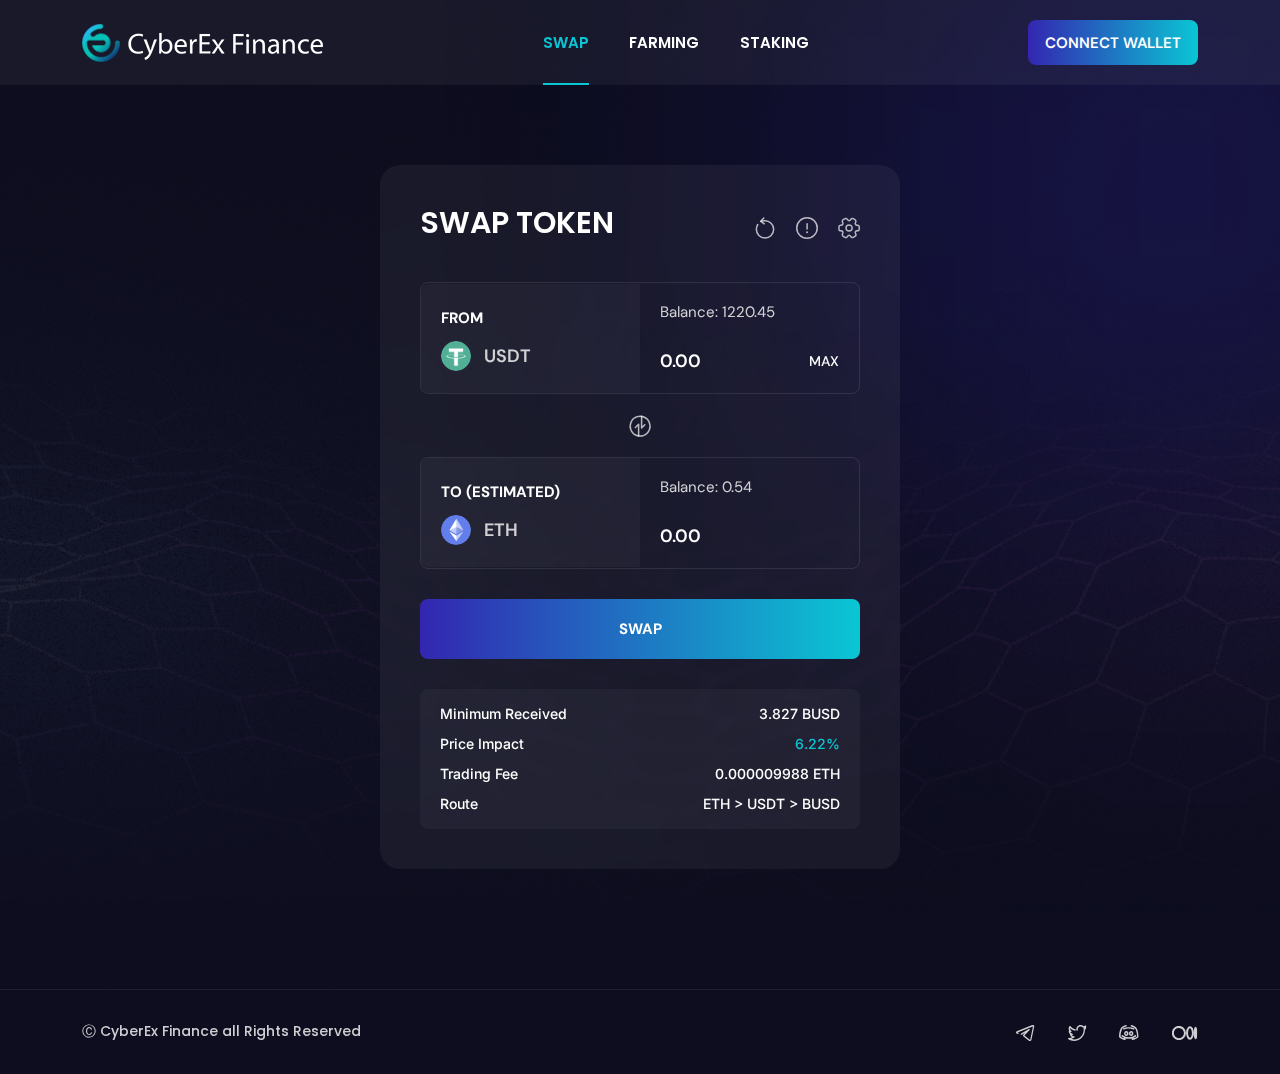
==== commit b03eae6c: "modified" ====
--- a/index.html
+++ b/index.html
@@ -5,13 +5,13 @@
     <meta charset="UTF-8">
     <meta http-equiv="X-UA-Compatible" content="IE=edge">
     <meta name="viewport" content="width=device-width, initial-scale=1.0">
-    <title>Exon - Home</title>
+    <title>Cyber Ex - Swap</title>
 
     <!-- favicon included here -->
-    <link rel="shortcut icon" href="./assets/images/logo/fevicon.svg" type="image/x-icon">
+    <link rel="shortcut icon" href="./assets/images/logo/fevicon.png" type="image/x-icon">
 
     <!-- apple touch icon included here -->
-    <link rel="apple-touch-icon" href="./assets/images/logo/fevicon.svg">
+    <link rel="apple-touch-icon" href="./assets/images/logo/fevicon.png">
 
     <!-- All css files included here -->
     <!-- Bootstrap  v5.2.1 css -->
--- a/assets/css/style.css
+++ b/assets/css/style.css
@@ -28378,6 +28378,7 @@
   font-weight: 700;
   color: #ffffff;
   text-transform: uppercase;
+  margin-bottom: 5px;
 }
 .swap-token-content input {
   padding: 0;
@@ -28419,7 +28420,7 @@
 .swap-item-left {
   background: rgba(255, 255, 255, 0.0392156863);
   border-radius: 8px 0 0 8px;
-  min-height: 105px;
+  min-height: 109px;
   display: flex;
   align-items: flex-start;
   justify-content: center;
@@ -28526,6 +28527,9 @@
 .theme-modal .modal-body {
   padding: 0;
 }
+.theme-modal .modal-body form {
+  padding: 0px 40px;
+}
 .theme-modal h5 {
   font-size: 24px;
   font-weight: 600;
@@ -28557,8 +28561,8 @@
 
 /* select-token-search style */
 .select-token-search {
-  margin: 0 40px 30px;
-  width: 350px;
+  margin-bottom: 30px;
+  width: 100%;
   height: 60px;
   background: rgba(255, 255, 255, 0.0784313725);
   -webkit-backdrop-filter: blur(10px);
@@ -29430,6 +29434,11 @@
   left: 0px;
   z-index: 999;
 }
+.header-section.sticky {
+  background: rgba(25, 25, 42, 0.9);
+  -webkit-backdrop-filter: blur(5px);
+          backdrop-filter: blur(5px);
+}
 
 .header-inner {
   display: flex;
@@ -29569,6 +29578,7 @@
   background-size: cover;
   min-height: 100vh;
   position: relative;
+  background-attachment: fixed;
 }
 .banner-section .banner-shape {
   position: fixed;
